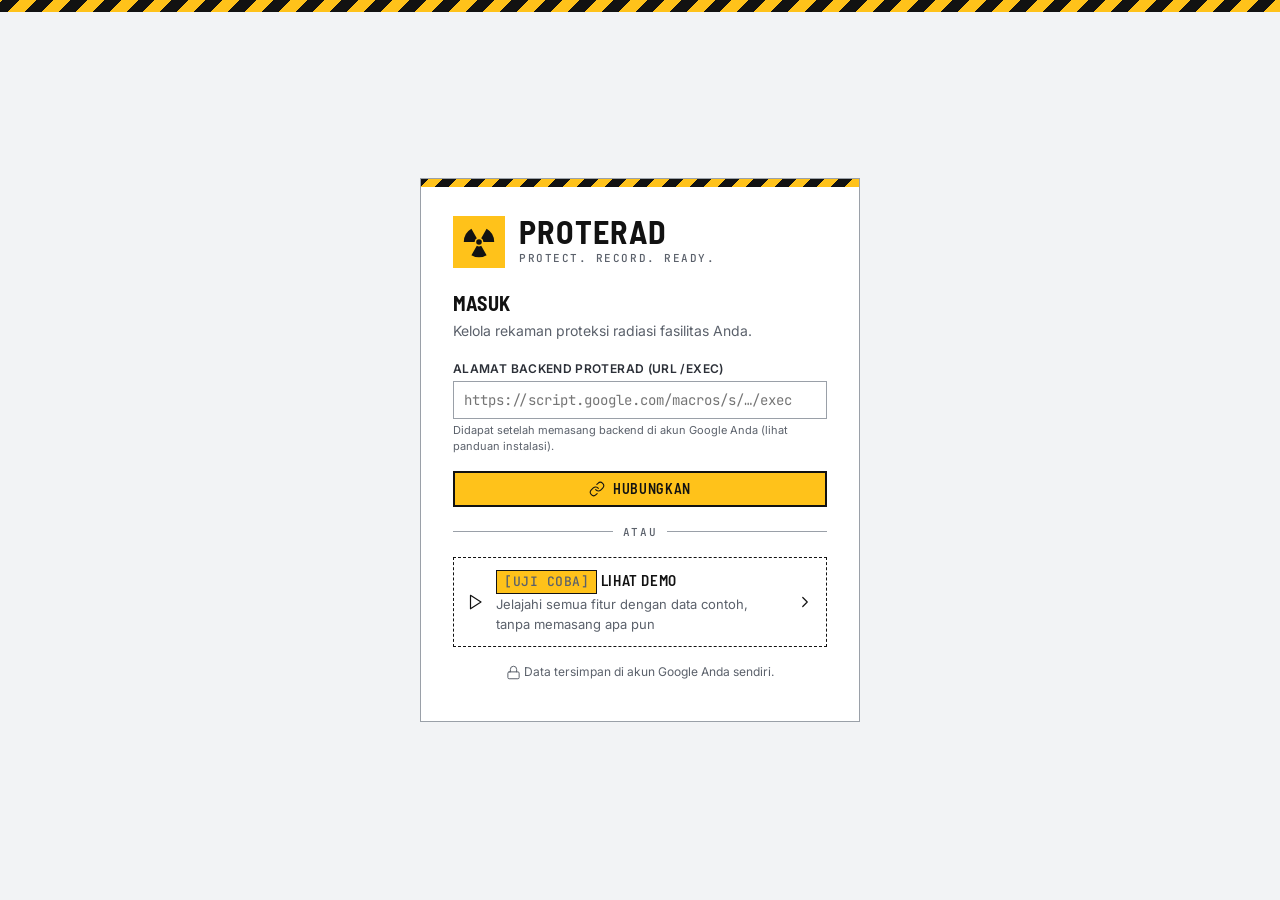
==== index.html @ beb3bd71 "ProteRad: upload pertama + uji coba arsitektur baru" ====
<!doctype html>
<html lang="id">
<head>
  <meta charset="utf-8">
  <meta name="viewport" content="width=device-width, initial-scale=1, viewport-fit=cover">
  <title>ProteRad · Protect. Record. Ready.</title>
  <meta name="description" content="ProteRad — rekaman proteksi radiasi untuk Petugas Proteksi Radiasi rumah sakit: kalender kepatuhan, inventaris, kartu dosis, pembatas dosis, survei paparan, arsip dokumen, siap inspeksi.">
  <meta name="theme-color" content="#121212">
  <meta name="color-scheme" content="light">
  <meta name="apple-mobile-web-app-capable" content="yes">
  <meta name="mobile-web-app-capable" content="yes">
  <meta name="apple-mobile-web-app-status-bar-style" content="black">
  <meta name="apple-mobile-web-app-title" content="ProteRad">
  <link rel="manifest" href="manifest.webmanifest">
  <link rel="icon" href="icons/favicon.svg" type="image/svg+xml">
  <link rel="icon" href="icons/favicon-32.png" sizes="32x32" type="image/png">
  <link rel="apple-touch-icon" href="icons/apple-touch-icon.png">
  <link rel="preconnect" href="https://fonts.googleapis.com">
  <link rel="preconnect" href="https://fonts.gstatic.com" crossorigin>
  <link rel="preconnect" href="https://script.google.com">
  <link rel="stylesheet" href="https://fonts.googleapis.com/css2?family=Barlow+Semi+Condensed:wght@500;600;700&family=Inter:wght@400;500;600;700&family=JetBrains+Mono:wght@400;500;700&display=swap">
  <link rel="stylesheet" href="css/style.css">
</head>
<body>
  <div id="root"><div class="center-wrap"><div class="sk" style="width:200px"></div></div></div>
  <noscript><p style="padding:24px;font-family:sans-serif">ProteRad memerlukan JavaScript. Aktifkan JavaScript di browser Anda.</p></noscript>

  <script src="js/config.js"></script>
  <script src="js/icons.js"></script>
  <script src="js/util.js"></script>
  <script src="js/logic.js"></script>
  <script src="js/api.js"></script>
  <script src="js/demo.js"></script>
  <script src="js/ui.js"></script>
  <script src="js/pages/auth.js"></script>
  <script src="js/pages/dasbor.js"></script>
  <script src="js/pages/kalender.js"></script>
  <script src="js/pages/inventaris.js"></script>
  <script src="js/pages/dosis.js"></script>
  <script src="js/pages/dc.js"></script>
  <script src="js/pages/survei.js"></script>
  <script src="js/pages/arsip.js"></script>
  <script src="js/pages/inspeksi.js"></script>
  <script src="js/pages/pengaturan.js"></script>
  <script src="js/pages/portal.js"></script>
  <script src="js/pages/akses.js"></script>
  <script src="js/pages/cetak.js"></script>
  <script src="js/app.js"></script>
</body>
</html>
---- css/style.css ----
/* ============================================================
   ProteRad — Hazard Blueprint design system
   ============================================================ */
:root{
  --y:#FFC21A; --y-h:#E6A800; --y-t:#FFF4CC;
  --ink:#121212; --ink2:#1F1F1F; --ink-h:#2A2A2A; --side-t:#C9CDD3;
  --ground:#F2F3F5; --surf:#FFFFFF; --sub:#F7F8FA;
  --line:#D6D9DE; --line2:#9AA0A8; --muted:#5B616B; --skel:#E4E6EA;
  --ok:#1F8A4C; --ok-b:#E7F4EC; --warn:#8A5300; --warn-b:#FDF0D5;
  --ana:#B23A0B; --ana-b:#FDE9DE; --crit:#C92A2A; --crit-b:#FCE8E6;
  --fh:'Barlow Semi Condensed',system-ui,sans-serif; --fb:'Inter',system-ui,sans-serif; --fm:'JetBrains Mono',ui-monospace,monospace;
  --side:232px; --side-c:64px; --top:56px;
}
*{box-sizing:border-box}
html,body{margin:0;height:100%}
body{background:var(--ground);color:var(--ink);font:14px/1.45 var(--fb);-webkit-font-smoothing:antialiased;-webkit-tap-highlight-color:transparent}
a{color:var(--ink)} a:hover{color:#000}
button,input,select,textarea{font:inherit;color:inherit}
h1,h2,h3,h4{font-family:var(--fh);margin:0;letter-spacing:.01em;line-height:1.15}
h1{font-size:28px;font-weight:700} h2{font-size:20px;font-weight:700} h3{font-size:16px;font-weight:600}
.mono{font-family:var(--fm)} .muted{color:var(--muted)} .small{font-size:12px} .tiny{font-size:11px}
.num{font-family:var(--fm);font-variant-numeric:tabular-nums;white-space:nowrap}
.eyebrow{font:500 11px/1.3 var(--fm);letter-spacing:.08em;text-transform:uppercase;color:var(--muted)}
.ic{width:18px;height:18px;stroke:currentColor;fill:none;stroke-width:1.6;stroke-linecap:round;stroke-linejoin:round;flex:none;vertical-align:middle}
.ic-s{width:15px;height:15px} .ic-l{width:22px;height:22px}
[hidden]{display:none!important}
.sr{position:absolute;width:1px;height:1px;overflow:hidden;clip:rect(0 0 0 0)}

/* ---------- Shell ---------- */
.app{display:flex;min-height:100vh}
.side{position:fixed;inset:0 auto 0 0;width:var(--side);background:var(--ink);color:var(--side-t);display:flex;flex-direction:column;z-index:30;transition:width .16s ease}
.side-head{height:64px;display:flex;align-items:center;gap:10px;padding:0 12px 0 14px;border-bottom:1px solid #2a2a2a}
.logo{width:34px;height:34px;background:var(--y);display:grid;place-items:center;flex:none}
.logo svg{width:26px;height:26px}
.brand{min-width:0;flex:1}
.brand b{display:block;font:700 18px/1 var(--fh);color:#fff;letter-spacing:.03em}
.brand span{display:block;font:500 8px/1.4 var(--fm);letter-spacing:.02em;color:#8E949C;white-space:nowrap;overflow:hidden;text-overflow:ellipsis;margin-top:3px}
.side-tog{background:none;border:0;color:#8E949C;padding:6px;cursor:pointer;display:grid;place-items:center}
.side-tog:hover{color:#fff}
.nav{flex:1;overflow-y:auto;padding:8px 0}
.nav a{position:relative;display:flex;align-items:center;gap:12px;height:42px;padding:0 16px;color:var(--side-t);text-decoration:none;white-space:nowrap}
.nav a:hover{background:var(--ink-h);color:#fff}
.nav a.on{background:var(--ink2);color:#fff}
.nav a.on::before{content:"";position:absolute;left:0;top:0;bottom:0;width:3px;background:var(--y)}
.nav .lbl{flex:1;overflow:hidden;text-overflow:ellipsis}
.nav .bdg{background:var(--y);color:var(--ink);font:600 11px/1 var(--fm);padding:3px 5px;min-width:18px;text-align:center}
.nav-sep{height:1px;background:#2a2a2a;margin:6px 0}
.side-foot{border-top:1px solid #2a2a2a}
.side-user{display:flex;align-items:center;gap:10px;padding:12px 16px}
.avatar{width:32px;height:32px;background:#2A2A2A;color:var(--y);display:grid;place-items:center;font:700 13px var(--fh);flex:none}
.side-user b{display:block;color:#fff;font-weight:500;font-size:13px;white-space:nowrap;overflow:hidden;text-overflow:ellipsis}
.side-user span{font:500 10px var(--fm);color:var(--y);letter-spacing:.06em}
.side-user>div{min-width:0}
.main{flex:1;margin-left:var(--side);min-width:0;transition:margin .16s ease;display:flex;flex-direction:column}
.collapsed .side{width:var(--side-c)}
.collapsed .main{margin-left:var(--side-c)}
.collapsed .brand,.collapsed .nav .lbl,.collapsed .nav .bdg,.collapsed .side-user>div{display:none}
.collapsed .side-head{padding:0;justify-content:center;flex-direction:column;gap:4px;height:84px}
.collapsed .nav a{justify-content:center;padding:0}
.collapsed .nav a .dot{position:absolute;top:8px;right:14px;width:7px;height:7px;background:var(--y)}
.collapsed .side-user{justify-content:center;padding:12px 0}
.nav a .dot{display:none}
.collapsed .nav a .dot{display:block}
.collapsed .nav a[data-tip]:hover::after{content:attr(data-tip);position:absolute;left:calc(100% + 6px);top:50%;transform:translateY(-50%);background:var(--ink);color:#fff;border:1px solid var(--y);padding:5px 9px;font-size:12px;white-space:nowrap;z-index:50}
.top{position:sticky;top:0;z-index:20;height:var(--top);background:var(--surf);border-bottom:1px solid var(--line);display:flex;align-items:center;gap:12px;padding:0 24px}
.crumb{flex:1;min-width:0;font:500 11px var(--fm);letter-spacing:.08em;text-transform:uppercase;color:var(--muted);white-space:nowrap;overflow:hidden;text-overflow:ellipsis}
.crumb b{color:var(--ink)}
.rs-pill{display:flex;align-items:center;gap:8px;border:1px solid var(--line2);padding:6px 10px;font-size:13px;max-width:320px;white-space:nowrap;overflow:hidden;text-overflow:ellipsis}
.icon-btn{position:relative;width:36px;height:36px;display:grid;place-items:center;border:1px solid var(--line2);background:var(--surf);cursor:pointer;flex:none}
.icon-btn:hover{border-color:var(--ink)}
.icon-btn .pip{position:absolute;top:5px;right:5px;width:7px;height:7px;background:var(--y);outline:1.5px solid var(--ink)}
.page{padding:24px;max-width:1440px;width:100%;margin:0 auto;flex:1}
.page-head{display:flex;flex-wrap:wrap;align-items:flex-end;justify-content:space-between;gap:12px 24px;margin-bottom:18px}
.page-head p{margin:6px 0 0;color:var(--muted);max-width:720px}
.actions{display:flex;flex-wrap:wrap;gap:8px;align-items:center}
.ro-tag{font:600 11px var(--fm);border:1px solid var(--line2);padding:3px 7px;letter-spacing:.05em}
.banner-lic{background:var(--ink);color:#fff;padding:10px 24px;display:flex;flex-wrap:wrap;gap:8px 12px;align-items:center;font-size:13px;border-top:6px solid var(--y)}
@media(max-width:767px){.banner-lic{padding:8px 16px!important;font-size:12px}}
html,body{overflow-x:clip}
.main{min-width:0}
.offline-bar{background:var(--warn-b);color:var(--warn);border-bottom:1px dashed var(--warn);padding:6px 24px;font:500 12px var(--fm);display:flex;gap:8px;align-items:center}

/* Bottom nav (HP) */
.bnav{display:none}
@media (max-width:767px){
  .side{display:none}
  .main,.collapsed .main{margin-left:0;padding-bottom:calc(64px + env(safe-area-inset-bottom))}
  .top{padding:0 12px;background:var(--ink);color:#fff;border-bottom:0;height:52px}
  .top .crumb{display:none}
  .top .m-brand{display:flex!important}
  .top .rs-pill{border-color:#333;color:#ddd;flex:1;max-width:none;font-size:12px}
  .top .icon-btn{background:#1F1F1F;border-color:#333;color:#fff}
  .page{padding:14px}
  h1{font-size:24px}
  .bnav{display:flex;position:fixed;left:0;right:0;bottom:0;height:calc(64px + env(safe-area-inset-bottom));padding-bottom:env(safe-area-inset-bottom);background:var(--surf);border-top:1px solid var(--line);z-index:40}
  .bnav a{flex:1;display:flex;flex-direction:column;align-items:center;justify-content:center;gap:3px;text-decoration:none;color:var(--muted);font:600 10px var(--fm);letter-spacing:.04em;text-transform:uppercase;position:relative}
  .bnav a.on{color:var(--ink)}
  .bnav a.on::before{content:"";position:absolute;top:0;left:20%;right:20%;height:3px;background:var(--y)}
  .bnav .bdg{position:absolute;top:8px;left:calc(50% + 6px);background:var(--y);color:var(--ink);font:700 10px/1 var(--fm);padding:2px 4px}
}
.m-brand{display:none;align-items:center;gap:8px}
.m-brand .logo{width:28px;height:28px}.m-brand .logo svg{width:22px;height:22px}
.m-brand b{font:700 16px var(--fh);letter-spacing:.04em}
@media (min-width:768px) and (max-width:1100px){ .page{padding:18px} }

/* ---------- Components ---------- */
.panel{background:var(--surf);border:1px solid var(--line2)}
.panel-h{display:flex;align-items:center;justify-content:space-between;gap:10px;padding:12px 16px;border-bottom:1px solid var(--line);background:var(--sub);flex-wrap:wrap}
.panel-h h3{display:flex;align-items:center;gap:8px;text-transform:uppercase;letter-spacing:.03em}
.panel-b{padding:16px}
.panel-dark{background:var(--ink);color:#fff;border-color:var(--ink)}
.panel-dark .panel-h{background:var(--ink);border-color:#333}
.grid{display:grid;gap:16px}
.g2{grid-template-columns:repeat(2,minmax(0,1fr))} .g3{grid-template-columns:repeat(3,minmax(0,1fr))} .g4{grid-template-columns:repeat(4,minmax(0,1fr))}
.g-8-4{grid-template-columns:minmax(0,2fr) minmax(0,1fr)} .g-4-8{grid-template-columns:minmax(0,1fr) minmax(0,2fr)} .g-7-5{grid-template-columns:minmax(0,7fr) minmax(0,5fr)} .g-3-9{grid-template-columns:minmax(0,3fr) minmax(0,9fr)}
@media (max-width:1100px){ .g4{grid-template-columns:repeat(2,minmax(0,1fr))} .g-8-4,.g-4-8,.g-7-5,.g-3-9{grid-template-columns:minmax(0,1fr)} }
@media (max-width:767px){ .g2,.g3{grid-template-columns:minmax(0,1fr)} .g4{grid-template-columns:repeat(2,minmax(0,1fr))} }
.stack{display:flex;flex-direction:column;gap:16px}
.row{display:flex;align-items:center;gap:10px;flex-wrap:wrap}
.spread{display:flex;align-items:center;justify-content:space-between;gap:10px;flex-wrap:wrap}
.mt{margin-top:16px}.mt8{margin-top:8px}.mb{margin-bottom:16px}

.tile{background:var(--surf);border:1px solid var(--line2);padding:14px 16px;display:flex;flex-direction:column;gap:8px;min-width:0}
.tile .spread{align-items:flex-start}
.tile .big{font:700 34px/1 var(--fm);letter-spacing:-.02em}
.tile .lbl{font:600 12px var(--fh);text-transform:uppercase;letter-spacing:.06em}
.tile p{margin:0;color:var(--muted);font-size:12px}
.tile.crit{background:var(--crit);color:#fff;border-color:var(--crit)} .tile.crit p{color:#fde}

.btn{display:inline-flex;align-items:center;justify-content:center;gap:8px;height:36px;padding:0 14px;border:2px solid var(--ink);background:var(--surf);color:var(--ink);font:600 14px/1 var(--fh);letter-spacing:.05em;text-transform:uppercase;cursor:pointer;text-decoration:none;white-space:nowrap;border-radius:0}
.btn:hover{background:var(--sub)}
.btn-y{background:var(--y);border-color:var(--ink)} .btn-y:hover{background:var(--y-h)}
.btn-d{background:var(--ink);color:#fff} .btn-d:hover{background:var(--y);color:var(--ink)}
.btn-g{border-color:transparent;background:transparent;text-transform:none;font:500 13px var(--fb);letter-spacing:0;padding:0 8px} .btn-g:hover{text-decoration:underline;background:transparent}
.btn-x{border-color:var(--crit);color:var(--crit)} .btn-x:hover{background:var(--crit-b)}
.btn-s{height:30px;padding:0 10px;font-size:12px}
.btn-b{width:100%}
.btn[disabled]{opacity:.45;cursor:not-allowed}
.btn .ic{width:16px;height:16px}
:focus-visible{outline:2px solid var(--y);outline-offset:1px;box-shadow:0 0 0 3px var(--ink)}

.tag{display:inline-flex;align-items:center;gap:5px;font:500 11px/1.2 var(--fm);letter-spacing:.04em;text-transform:uppercase;padding:3px 7px;border:1px solid var(--line2);background:var(--surf);color:var(--ink);white-space:nowrap}
.tag .ic{width:12px;height:12px}
.t-aman{color:var(--ok);background:var(--ok-b);border:1px solid var(--ok)}
.t-tinjau{color:var(--warn);background:var(--warn-b);border:1px dashed var(--warn)}
.t-analisis{color:var(--ana);background:var(--ana-b);border:3px double var(--ana);padding:1px 6px}
.t-kritis{color:#fff;background:var(--crit);border:1px solid var(--crit)}
.t-ink{color:#fff;background:var(--ink);border-color:var(--ink)}
.t-y{background:var(--y);border-color:var(--ink);color:var(--ink)}
.t-dash{border-style:dashed;color:var(--muted)}
.chip{display:inline-flex;align-items:center;gap:6px;height:32px;padding:0 12px;border:1px solid var(--line2);background:var(--surf);cursor:pointer;font:600 13px var(--fh);letter-spacing:.04em;text-transform:uppercase;white-space:nowrap}
.chip .n{font:500 11px var(--fm);background:var(--sub);padding:1px 5px}
.chip.on{background:var(--ink);color:#fff;border-color:var(--ink)} .chip.on .n{background:var(--y);color:var(--ink)}
.chips{display:flex;gap:6px;flex-wrap:wrap}
.seg{display:inline-flex;border:1px solid var(--line2);background:var(--sub)}
.seg button{border:0;background:transparent;height:32px;padding:0 12px;cursor:pointer;font:600 13px var(--fh);letter-spacing:.05em;text-transform:uppercase}
.seg button.on{background:var(--y)}
.tabs{display:flex;gap:4px;border-bottom:1px solid var(--line);margin-bottom:16px;overflow-x:auto}
.tabs a,.tabs button{display:flex;align-items:center;gap:8px;padding:10px 14px;text-decoration:none;color:var(--muted);font:600 14px var(--fh);letter-spacing:.05em;text-transform:uppercase;border:0;background:none;cursor:pointer;border-bottom:3px solid transparent;white-space:nowrap}
.tabs .on{color:var(--ink);border-bottom-color:var(--y)}
.tabs .n{font:500 11px var(--fm);background:var(--ink);color:#fff;padding:1px 5px}

/* Table */
.tbl-wrap{overflow-x:auto;-webkit-overflow-scrolling:touch}
table.tbl{width:100%;border-collapse:collapse;font-size:13px}
.tbl th{background:var(--sub);border-bottom:2px solid var(--ink);text-align:left;padding:9px 12px;font:600 11px/1.3 var(--fm);letter-spacing:.06em;text-transform:uppercase;color:#3E4450;white-space:nowrap;position:sticky;top:0}
.tbl td{border-bottom:1px solid var(--line);padding:9px 12px;vertical-align:middle}
.tbl tbody tr:hover{background:var(--y-t)}
.tbl tr.sel{background:var(--y-t)}
.tbl .r{text-align:right}
.tbl td .sub{display:block;font-size:11px;color:var(--muted);margin-top:2px}
.tbl tr.warnrow td{background:var(--warn-b)}
.tbl tr.critrow td{background:var(--crit-b)}
.tbl-foot{display:flex;justify-content:space-between;align-items:center;padding:10px 12px;font:500 11px var(--fm);color:var(--muted);letter-spacing:.04em;text-transform:uppercase;flex-wrap:wrap;gap:8px}
.empty{padding:36px 16px;text-align:center;color:var(--muted)}
.empty .hz{width:56px;height:8px;margin:0 auto 12px;background:repeating-linear-gradient(-45deg,var(--y) 0 8px,var(--ink) 8px 16px)}
.bar{height:6px;background:#E4E6EA;position:relative;min-width:60px}
.bar>i{position:absolute;inset:0 auto 0 0;background:var(--ink)}
.bar.b-ok>i{background:var(--ok)}.bar.b-warn>i{background:#C9850F}.bar.b-ana>i{background:var(--ana)}.bar.b-crit>i{background:var(--crit)}
.segbar{display:flex;gap:2px}.segbar i{flex:1;height:8px;background:#E4E6EA}.segbar i.f{background:var(--ink)}.segbar i.y{background:var(--y)}

/* Forms */
.fgrid{display:grid;grid-template-columns:repeat(2,minmax(0,1fr));gap:12px 16px}
.fgrid .full{grid-column:1/-1}
@media (max-width:600px){.fgrid{grid-template-columns:minmax(0,1fr)}}
.f label,.flabel{display:block;font:600 12px var(--fb);color:#2C3038;margin-bottom:5px;text-transform:uppercase;letter-spacing:.03em}
.f .req{color:var(--crit)}
.inp,select.inp,textarea.inp{width:100%;height:38px;border:1.5px solid var(--line2);background:var(--surf);padding:0 10px;border-radius:0;outline:none}
textarea.inp{height:auto;min-height:84px;padding:8px 10px;resize:vertical}
.inp:focus{border-color:var(--ink);box-shadow:0 0 0 2px var(--y)}
.inp.mono{font-family:var(--fm)}
.f .help{font-size:11px;color:var(--muted);margin-top:4px}
.f .err{font-size:12px;color:var(--crit);margin-top:4px}
.f.bad .inp{border-color:var(--crit)}
.chk{display:flex;gap:8px;align-items:flex-start;cursor:pointer;font-size:13px}
.chk input{width:16px;height:16px;accent-color:var(--ink);margin-top:2px;flex:none}
.drop{border:1.5px dashed var(--line2);background:var(--surf);padding:18px;text-align:center;cursor:pointer;color:var(--muted);font-size:13px;display:block}
.drop:hover,.drop.over{border-color:var(--ink);background:var(--y-t);color:var(--ink)}
.drop b{color:var(--ink);text-decoration:underline}
.search{position:relative;flex:1;min-width:200px}
.search .ic{position:absolute;left:10px;top:10px;color:var(--muted)}
.search .inp{padding-left:34px}
.filters{display:flex;gap:8px;flex-wrap:wrap;align-items:center;padding:12px;background:var(--surf);border:1px solid var(--line2);margin-bottom:16px}
.filters select.inp{width:auto;min-width:150px}
.switch{position:relative;width:44px;height:24px;flex:none}
.switch input{opacity:0;width:0;height:0}
.switch span{position:absolute;inset:0;background:#D6D9DE;border:2px solid var(--ink);cursor:pointer}
.switch span::after{content:"";position:absolute;width:14px;height:14px;left:3px;top:3px;background:var(--ink);transition:left .12s}
.switch input:checked+span{background:var(--y)}
.switch input:checked+span::after{left:23px}
.kv{display:grid;grid-template-columns:auto 1fr;gap:6px 14px;font-size:13px}
.kv dt{color:var(--muted)} .kv dd{margin:0;text-align:right;font-weight:500}
.kv2{display:grid;grid-template-columns:repeat(2,minmax(0,1fr));border:1px solid var(--line)}
.kv2>div{padding:9px 12px;border-bottom:1px solid var(--line);border-right:1px solid var(--line)}
.kv2 small{display:block;font:500 10px var(--fm);letter-spacing:.06em;text-transform:uppercase;color:var(--muted);margin-bottom:3px}

/* Banners */
.ban{display:flex;gap:12px;align-items:flex-start;padding:12px 16px;border:1px solid var(--line2);background:var(--surf);margin-bottom:16px}
.ban p{margin:2px 0 0;font-size:13px}
.ban b{font-family:var(--fh);text-transform:uppercase;letter-spacing:.04em;font-size:15px}
.ban-crit{border:1px solid var(--crit);background:var(--crit-b);color:#7d1616;border-top:6px solid transparent;border-image:repeating-linear-gradient(-45deg,var(--y) 0 10px,var(--ink) 10px 20px) 6 0 0 0}
.ban-warn{border:1px dashed var(--warn);background:var(--warn-b);color:var(--warn)}
.ban-info{border:1px solid var(--ink);background:var(--surf)}
.ban .grow{flex:1}

/* Toast */
.toasts{position:fixed;right:16px;bottom:16px;display:flex;flex-direction:column;gap:8px;z-index:100;max-width:min(380px,calc(100vw - 32px))}
@media(max-width:767px){.toasts{bottom:80px;left:16px;right:16px;max-width:none}}
.toast{background:var(--surf);border:1px solid var(--ink);border-top:4px solid var(--ink);padding:10px 14px;display:flex;gap:10px;align-items:center;font-size:13px;animation:tin .15s ease}
.toast.ok{border-top-color:var(--ok)} .toast.err{border-top-color:var(--crit)} .toast.warn{border-top-color:#C9850F}
.toast .btn{height:28px;font-size:12px;margin-left:auto}
@keyframes tin{from{transform:translateY(8px);opacity:0}}

/* Modal */
.modal-bg{position:fixed;inset:0;background:rgba(18,18,18,.45);z-index:90;display:flex;align-items:flex-start;justify-content:center;padding:40px 16px;overflow-y:auto}
.modal{background:var(--surf);border:2px solid var(--ink);width:100%;max-width:640px;animation:tin .12s ease}
.modal.wide{max-width:980px}
.modal-h{display:flex;align-items:center;justify-content:space-between;gap:10px;padding:14px 18px;background:var(--ink);color:#fff;border-bottom:4px solid var(--y)}
.modal-h h2{font-size:18px;text-transform:uppercase;letter-spacing:.04em}
.modal-h button{background:none;border:0;color:#fff;cursor:pointer;padding:4px}
.modal-b{padding:18px}
.modal-f{display:flex;justify-content:flex-end;gap:8px;padding:12px 18px;border-top:1px solid var(--line);background:var(--sub);flex-wrap:wrap}
@media(max-width:767px){.modal-bg{padding:0;align-items:flex-end}.modal{max-height:92vh;overflow-y:auto;border-width:2px 0 0}}

/* Skeleton */
.sk{background:var(--skel);height:14px;margin:6px 0}
.sk.t{height:120px}

/* Calendar */
.cal{display:grid;grid-template-columns:repeat(7,minmax(0,1fr));border-left:1px solid var(--line);border-top:1px solid var(--line)}
.cal .dh{background:var(--sub);text-align:center;font:600 11px var(--fm);letter-spacing:.1em;padding:8px 0;border-right:1px solid var(--line);border-bottom:1px solid var(--line)}
.cal .d{min-height:104px;border-right:1px solid var(--line);border-bottom:1px solid var(--line);padding:6px;background:var(--surf);cursor:pointer;display:flex;flex-direction:column;gap:3px;min-width:0}
.cal .d.out{background:var(--sub);color:#A9AEB5}
.cal .d.today{outline:2px solid var(--ink);outline-offset:-2px}
.cal .d.sel{background:var(--y-t)}
.cal .d .dn{font:500 12px var(--fm)}
.cal .ev{font:500 10.5px/1.2 var(--fm);padding:2px 4px;border:1px solid var(--line2);white-space:nowrap;overflow:hidden;text-overflow:ellipsis;background:var(--surf)}
.cal .ev.k{background:var(--crit);color:#fff;border-color:var(--crit)} .cal .ev.w{background:var(--warn-b);color:var(--warn);border:1px dashed var(--warn)} .cal .ev.done{text-decoration:line-through;color:var(--muted)}
@media(max-width:767px){.cal .d{min-height:56px;padding:3px}.cal .ev{font-size:0;height:6px;padding:0}}

/* Checklist accordion */
.acc{border:1px solid var(--line2);background:var(--surf);margin-bottom:10px}
.acc>summary{list-style:none;cursor:pointer;display:flex;align-items:center;gap:12px;padding:12px 16px;flex-wrap:wrap}
.acc>summary::-webkit-details-marker{display:none}
.acc>summary h3{flex:1;min-width:200px;text-transform:uppercase}
.acc[open]>summary{border-bottom:1px solid var(--line);background:var(--sub)}
.pct{font:700 15px var(--fm)}

/* Plan (denah) */
.plan{position:relative;width:100%;background:#fff;border:1px solid var(--line2);overflow:hidden;background-image:linear-gradient(#EEF0F3 1px,transparent 1px),linear-gradient(90deg,#EEF0F3 1px,transparent 1px);background-size:20px 20px;user-select:none;touch-action:manipulation}
.plan img{display:block;width:100%;height:auto;opacity:.95;pointer-events:none}
.plan.blank{aspect-ratio:16/10}
.plan canvas{position:absolute;inset:0;width:100%;height:100%;pointer-events:none;mix-blend-mode:multiply}
.plan .pt{position:absolute;width:30px;height:30px;border-radius:50%;transform:translate(-50%,-50%);border:2px solid #fff;outline:1px solid var(--ink);color:#fff;font:700 10px var(--fm);display:grid;place-items:center;cursor:pointer;z-index:3;padding:0}
.plan .pt .v{position:absolute;top:calc(100% + 4px);left:50%;transform:translateX(-50%);background:#fff;color:var(--ink);border:1px solid var(--line2);padding:1px 5px;font:600 10px var(--fm);white-space:nowrap}
.plan .pt.sel{outline:3px solid var(--y);outline-offset:1px}
.plan .pt.k::after{content:"";position:absolute;inset:-7px;border-radius:50%;border:3px solid var(--crit);animation:pulse 1.6s ease-out infinite}
.plan .src{position:absolute;width:26px;height:26px;transform:translate(-50%,-50%);background:var(--y);border:2px solid var(--ink);display:grid;place-items:center;z-index:2}
.plan .src svg{width:18px;height:18px}
.plan .ring{position:absolute;width:70%;aspect-ratio:1;border-radius:50%;border:1.5px solid var(--y-h);transform:translate(-50%,-50%) scale(.05);animation:wave 3s ease-out infinite;pointer-events:none;z-index:1}
.plan.adding{cursor:crosshair}
@keyframes pulse{0%{transform:scale(.8);opacity:.9}100%{transform:scale(1.8);opacity:0}}
@keyframes wave{0%{transform:translate(-50%,-50%) scale(.05);opacity:1}100%{transform:translate(-50%,-50%) scale(1);opacity:0}}
@media (prefers-reduced-motion:reduce){.plan .ring,.plan .pt.k::after{animation:none}}
.legend{display:flex;flex-wrap:wrap;gap:6px 16px;font-size:12px;color:#3E4450;margin-top:8px}
.legend i{display:inline-block;width:10px;height:10px;margin-right:5px;vertical-align:-1px}

/* Score */
.score{font:700 72px/1 var(--fh);letter-spacing:-.02em}
.hazard{height:8px;background:repeating-linear-gradient(-45deg,var(--y) 0 10px,var(--ink) 10px 20px)}
.list-row{display:flex;align-items:center;gap:12px;padding:10px 0;border-bottom:1px solid var(--line)}
.list-row:last-child{border-bottom:0}
.list-row .grow{flex:1;min-width:0}
.list-row .grow b{display:block;font-weight:500;white-space:nowrap;overflow:hidden;text-overflow:ellipsis}
.list-row .grow span{font-size:12px;color:var(--muted)}
.impact{font:700 11px var(--fm);background:var(--y);padding:3px 6px}
.steps{display:flex;gap:0;flex-wrap:wrap;border:1px solid var(--line2);background:var(--surf);margin-bottom:16px}
.steps>div{flex:1;min-width:140px;display:flex;gap:10px;align-items:center;padding:10px 14px;border-right:1px solid var(--line)}
.steps .n{width:28px;height:28px;display:grid;place-items:center;border:1px solid var(--line2);font:700 13px var(--fm);flex:none}
.steps .on .n{background:var(--y);border-color:var(--ink)} .steps .done .n{background:var(--ink);color:#fff;border-color:var(--ink)}
.steps small{display:block;font:500 10px var(--fm);color:var(--muted);letter-spacing:.06em}
.steps b{font:600 14px var(--fh);text-transform:uppercase;letter-spacing:.04em}

/* Chart */
.chart{width:100%;height:auto;display:block}
.chart text{font-family:var(--fm);font-size:10px;fill:var(--muted)}

/* Login / centered */
.center-wrap{min-height:100vh;display:flex;flex-direction:column;align-items:center;justify-content:center;padding:24px 16px;background:var(--ground)}
.center-wrap::before{content:"";position:fixed;top:0;left:0;right:0;height:12px;background:repeating-linear-gradient(-45deg,var(--y) 0 12px,var(--ink) 12px 24px)}
.auth-card{width:100%;max-width:440px;background:var(--surf);border:1px solid var(--line2);position:relative}
.auth-card .hazard{position:absolute;top:0;left:0;right:0}
.auth-card .in{padding:36px 32px 28px}
@media(max-width:480px){.auth-card .in{padding:28px 20px 22px}}
.auth-brand{display:flex;gap:14px;align-items:center;margin-bottom:24px}
.auth-brand .logo{width:52px;height:52px}.auth-brand .logo svg{width:40px;height:40px}
.auth-brand b{display:block;font:700 32px/1 var(--fh);letter-spacing:.04em}
.auth-brand span{font:500 11px var(--fm);letter-spacing:.14em;color:var(--muted)}
.divider{display:flex;align-items:center;gap:10px;margin:18px 0;font:500 11px var(--fm);letter-spacing:.14em;color:var(--muted)}
.divider::before,.divider::after{content:"";flex:1;height:1px;background:var(--line2)}
.rowbtn{display:flex;align-items:center;gap:12px;width:100%;padding:12px;border:1.5px solid var(--ink);background:var(--surf);cursor:pointer;text-align:left;text-decoration:none;color:var(--ink)}
.rowbtn:hover{background:var(--sub)}
.rowbtn b{display:block;font:600 15px var(--fh);text-transform:uppercase;letter-spacing:.04em}
.rowbtn span{font-size:13px;color:var(--muted)}
.gbtn{display:flex;justify-content:center;min-height:44px}
.pin-boxes{display:grid;grid-template-columns:repeat(6,1fr);gap:8px;margin:18px 0}
.pin-boxes i{height:52px;border:1.5px solid var(--line2);display:grid;place-items:center;font-style:normal;font:700 22px var(--fm)}
.pin-boxes i.on{border:2px solid var(--ink)}
.keypad{display:grid;grid-template-columns:repeat(3,1fr);gap:8px}
.keypad button{height:60px;border:1px solid var(--line2);background:var(--surf);font:500 24px var(--fm);cursor:pointer}
.keypad button:active{background:var(--y)}
.keypad button.sub{background:var(--sub);font-size:14px}

/* Portal (mobile-first) */
.portal{max-width:520px;margin:0 auto;padding:14px 14px calc(84px + env(safe-area-inset-bottom))}
.portal .card{background:var(--surf);border:1px solid var(--line2);padding:16px;margin-bottom:12px}
.statement{font:700 24px/1.15 var(--fh)}
.ptop{background:var(--ink);color:#fff;height:52px;display:flex;align-items:center;gap:10px;padding:0 14px;position:sticky;top:0;z-index:20}
.ptop .grow{flex:1}

/* Door page */
.door{max-width:480px;margin:0 auto;padding:24px 16px;min-height:100vh}
.door .status{padding:28px 20px;text-align:center;margin:20px 0;border:2px solid}
.door .status b{display:block;font:700 40px/1 var(--fh);text-transform:uppercase;letter-spacing:.04em;margin-top:8px}

/* Print */
.print-only{display:none}
@media print{
  @page{size:A4;margin:14mm 12mm}
  body{background:#fff}
  .side,.top,.bnav,.toasts,.no-print,.banner-lic,.offline-bar{display:none!important}
  .main{margin:0!important;padding:0!important}
  .page{padding:0;max-width:none}
  .print-only{display:block}
  .panel,.tile{break-inside:avoid}
  .pbreak{break-before:page}
  .tbl th{position:static}
  a{text-decoration:none}
}
.doc-sheet{background:#fff;border:1px solid var(--line2);padding:32px 36px;max-width:900px;margin:0 auto}
.doc-sheet h1{text-align:center;font-size:22px;text-transform:uppercase}
.doc-sheet .center{text-align:center}
.doc-sheet table.tbl th{background:#F2F3F5}
.sigs{display:grid;grid-template-columns:1fr 1fr;gap:24px;margin-top:36px}
.sigs>div{min-height:120px;display:flex;flex-direction:column;justify-content:space-between}
@media print{.doc-sheet{border:0;padding:0;max-width:none}}


/* Tampilan cetak */
.print-wrap{max-width:960px;margin:0 auto;padding:16px 16px 48px}
.ptool{position:sticky;top:0;z-index:5;display:flex;gap:10px;align-items:center;flex-wrap:wrap;background:var(--ink);color:#fff;padding:10px 14px;margin:0 -16px 16px}
.ptool .muted{color:#C9CDD3!important}
.phdr{display:flex;justify-content:space-between;gap:16px;align-items:flex-start;border-bottom:2px solid var(--ink);padding-bottom:10px;margin-bottom:16px}
.phdr b{display:block;font:700 14px var(--fh);text-transform:uppercase;letter-spacing:.03em}
.phdr span{display:block;font-size:11px;color:var(--muted)}
.phdr .r{text-align:right}
.qr-a4{text-align:center;overflow:hidden}
.qr-a4 .qrbox svg{width:100%;height:100%}
@media print{*{-webkit-print-color-adjust:exact;print-color-adjust:exact}.doc-sheet .hazard{margin:0 0 16px!important}.qr-a4 .hazard:last-child{margin:24px 0 0!important}.print-wrap{padding:0;max-width:none}.doc-sheet.mt{margin-top:0}.cover .hazard,.qr-a4 .hazard{-webkit-print-color-adjust:exact;print-color-adjust:exact}.pt,.tag,.src{-webkit-print-color-adjust:exact;print-color-adjust:exact}}

/* Utilities */
.hide-m{} @media(max-width:767px){.hide-m{display:none!important}}
.show-m{display:none} @media(max-width:767px){.show-m{display:initial}}
.trunc{white-space:nowrap;overflow:hidden;text-overflow:ellipsis}
.link{background:none;border:0;padding:0;color:var(--ink);text-decoration:underline;cursor:pointer;font:inherit}
.dotc{display:inline-block;width:10px;height:10px;border-radius:50%;margin-right:6px;vertical-align:-1px}
.qrbox{display:grid;place-items:center;background:#fff;padding:12px;border:1px solid var(--line2)}
.qrbox img,.qrbox svg,.qrbox canvas{width:220px;height:220px;image-rendering:pixelated}
.install-hint{font-size:12px;color:var(--muted)}
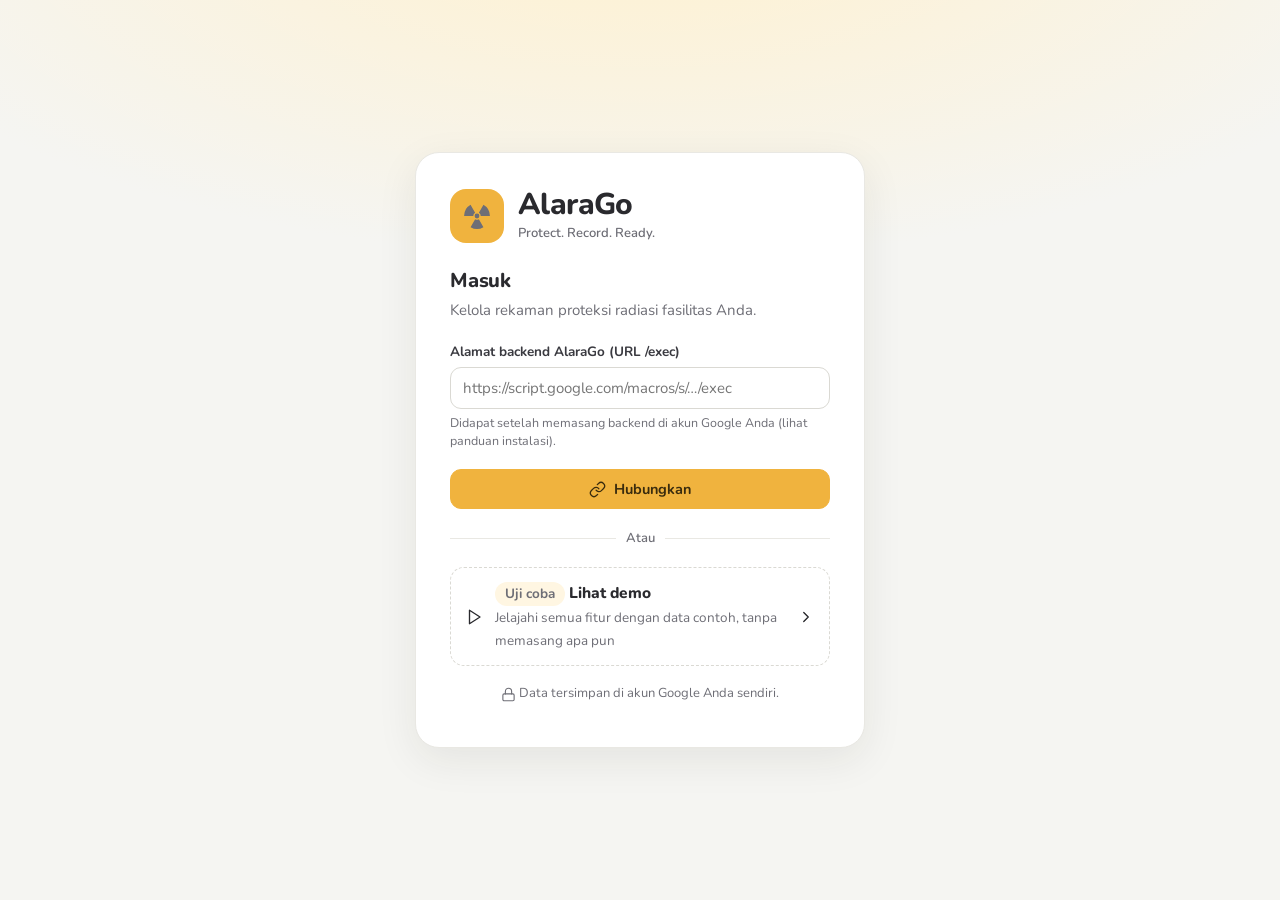
==== commit 22f325c3: "AlaraGo: nama baru + tema Madu" ====
--- a/index.html
+++ b/index.html
@@ -3,14 +3,14 @@
 <head>
   <meta charset="utf-8">
   <meta name="viewport" content="width=device-width, initial-scale=1, viewport-fit=cover">
-  <title>ProteRad · Protect. Record. Ready.</title>
-  <meta name="description" content="ProteRad — rekaman proteksi radiasi untuk Petugas Proteksi Radiasi rumah sakit: kalender kepatuhan, inventaris, kartu dosis, pembatas dosis, survei paparan, arsip dokumen, siap inspeksi.">
-  <meta name="theme-color" content="#121212">
+  <title>AlaraGo · Protect. Record. Ready.</title>
+  <meta name="description" content="AlaraGo — rekaman proteksi radiasi untuk Petugas Proteksi Radiasi rumah sakit: kalender kepatuhan, inventaris, kartu dosis, pembatas dosis, survei paparan, arsip dokumen, siap inspeksi.">
+  <meta name="theme-color" content="#F5F5F2">
   <meta name="color-scheme" content="light">
   <meta name="apple-mobile-web-app-capable" content="yes">
   <meta name="mobile-web-app-capable" content="yes">
-  <meta name="apple-mobile-web-app-status-bar-style" content="black">
-  <meta name="apple-mobile-web-app-title" content="ProteRad">
+  <meta name="apple-mobile-web-app-status-bar-style" content="default">
+  <meta name="apple-mobile-web-app-title" content="AlaraGo">
   <link rel="manifest" href="manifest.webmanifest">
   <link rel="icon" href="icons/favicon.svg" type="image/svg+xml">
   <link rel="icon" href="icons/favicon-32.png" sizes="32x32" type="image/png">
@@ -18,12 +18,12 @@
   <link rel="preconnect" href="https://fonts.googleapis.com">
   <link rel="preconnect" href="https://fonts.gstatic.com" crossorigin>
   <link rel="preconnect" href="https://script.google.com">
-  <link rel="stylesheet" href="https://fonts.googleapis.com/css2?family=Barlow+Semi+Condensed:wght@500;600;700&family=Inter:wght@400;500;600;700&family=JetBrains+Mono:wght@400;500;700&display=swap">
+  <link rel="stylesheet" href="https://fonts.googleapis.com/css2?family=Nunito:wght@400;500;600;700;800&display=swap">
   <link rel="stylesheet" href="css/style.css">
 </head>
 <body>
   <div id="root"><div class="center-wrap"><div class="sk" style="width:200px"></div></div></div>
-  <noscript><p style="padding:24px;font-family:sans-serif">ProteRad memerlukan JavaScript. Aktifkan JavaScript di browser Anda.</p></noscript>
+  <noscript><p style="padding:24px;font-family:sans-serif">AlaraGo memerlukan JavaScript. Aktifkan JavaScript di browser Anda.</p></noscript>
 
   <script src="js/config.js"></script>
   <script src="js/icons.js"></script>
--- a/css/style.css
+++ b/css/style.css
@@ -1,347 +1,359 @@
 /* ============================================================
-   ProteRad — Hazard Blueprint design system
+   AlaraGo — sistem desain "Madu Lembut"
+   Latar terang, kuning madu sebagai warna utama, huruf Nunito,
+   sudut membulat berjenjang (kartu 18 · kontrol 11 · label penuh).
    ============================================================ */
 :root{
-  --y:#FFC21A; --y-h:#E6A800; --y-t:#FFF4CC;
-  --ink:#121212; --ink2:#1F1F1F; --ink-h:#2A2A2A; --side-t:#C9CDD3;
-  --ground:#F2F3F5; --surf:#FFFFFF; --sub:#F7F8FA;
-  --line:#D6D9DE; --line2:#9AA0A8; --muted:#5B616B; --skel:#E4E6EA;
-  --ok:#1F8A4C; --ok-b:#E7F4EC; --warn:#8A5300; --warn-b:#FDF0D5;
-  --ana:#B23A0B; --ana-b:#FDE9DE; --crit:#C92A2A; --crit-b:#FCE8E6;
-  --fh:'Barlow Semi Condensed',system-ui,sans-serif; --fb:'Inter',system-ui,sans-serif; --fm:'JetBrains Mono',ui-monospace,monospace;
-  --side:232px; --side-c:64px; --top:56px;
+  --y:#F0B33E; --y-h:#E3A12A; --y-t:#FFF6E2; --y-ink:#3A2C0E; --y-deep:#9A6A0E;
+  --ink:#2A2A2E; --ink2:#3A3A40; --ink-h:#F3F2EE; --side-t:#5E5E66;
+  --ground:#F5F5F2; --surf:#FFFFFF; --sub:#FAFAF8;
+  --line:#E9E8E3; --line2:#DAD9D3; --muted:#6E6E76; --skel:#ECEBE6;
+  --ok:#2E8B57; --ok-b:#E5F3EA; --warn:#A86E12; --warn-b:#FBF0D9;
+  --ana:#BD5427; --ana-b:#FBE8DF; --crit:#C23B3B; --crit-b:#FBE4E4;
+  --fh:'Nunito',system-ui,-apple-system,'Segoe UI',sans-serif; --fb:var(--fh); --fm:var(--fh);
+  --r-l:18px; --r:12px; --r-s:10px;
+  --shadow:0 1px 2px rgba(40,36,20,.04),0 4px 16px rgba(40,36,20,.05);
+  --side:252px; --side-c:76px; --top:64px;
 }
 *{box-sizing:border-box}
 html,body{margin:0;height:100%}
-body{background:var(--ground);color:var(--ink);font:14px/1.45 var(--fb);-webkit-font-smoothing:antialiased;-webkit-tap-highlight-color:transparent}
-a{color:var(--ink)} a:hover{color:#000}
+body{background:var(--ground);color:var(--ink);font:400 15px/1.5 var(--fb);font-variant-numeric:tabular-nums;-webkit-font-smoothing:antialiased;-webkit-tap-highlight-color:transparent}
+a{color:var(--ink)} a:hover{color:var(--y-deep)}
 button,input,select,textarea{font:inherit;color:inherit}
-h1,h2,h3,h4{font-family:var(--fh);margin:0;letter-spacing:.01em;line-height:1.15}
-h1{font-size:28px;font-weight:700} h2{font-size:20px;font-weight:700} h3{font-size:16px;font-weight:600}
-.mono{font-family:var(--fm)} .muted{color:var(--muted)} .small{font-size:12px} .tiny{font-size:11px}
-.num{font-family:var(--fm);font-variant-numeric:tabular-nums;white-space:nowrap}
-.eyebrow{font:500 11px/1.3 var(--fm);letter-spacing:.08em;text-transform:uppercase;color:var(--muted)}
-.ic{width:18px;height:18px;stroke:currentColor;fill:none;stroke-width:1.6;stroke-linecap:round;stroke-linejoin:round;flex:none;vertical-align:middle}
+h1,h2,h3,h4{font-family:var(--fh);margin:0;letter-spacing:-.01em;line-height:1.2}
+h1{font-size:26px;font-weight:800} h2{font-size:20px;font-weight:800} h3{font-size:16px;font-weight:700}
+.mono{font-family:var(--fh);font-variant-numeric:tabular-nums} .muted{color:var(--muted)} .small{font-size:13px} .tiny{font-size:12px}
+.num{font-variant-numeric:tabular-nums;white-space:nowrap;font-weight:600}
+.eyebrow{font:600 13px/1.3 var(--fh);color:var(--muted)}
+.eyebrow a{color:var(--muted)}
+.ic{width:18px;height:18px;stroke:currentColor;fill:none;stroke-width:1.8;stroke-linecap:round;stroke-linejoin:round;flex:none;vertical-align:middle}
 .ic-s{width:15px;height:15px} .ic-l{width:22px;height:22px}
 [hidden]{display:none!important}
 .sr{position:absolute;width:1px;height:1px;overflow:hidden;clip:rect(0 0 0 0)}
+html,body{overflow-x:clip}
 
 /* ---------- Shell ---------- */
 .app{display:flex;min-height:100vh}
-.side{position:fixed;inset:0 auto 0 0;width:var(--side);background:var(--ink);color:var(--side-t);display:flex;flex-direction:column;z-index:30;transition:width .16s ease}
-.side-head{height:64px;display:flex;align-items:center;gap:10px;padding:0 12px 0 14px;border-bottom:1px solid #2a2a2a}
-.logo{width:34px;height:34px;background:var(--y);display:grid;place-items:center;flex:none}
-.logo svg{width:26px;height:26px}
+.side{position:fixed;inset:0 auto 0 0;width:var(--side);background:var(--surf);border-right:1px solid var(--line);color:var(--side-t);display:flex;flex-direction:column;z-index:30;transition:width .18s ease}
+.side-head{height:76px;display:flex;align-items:center;gap:10px;padding:0 14px 0 18px}
+.logo{width:38px;height:38px;border-radius:12px;background:var(--y);color:var(--y-ink);display:grid;place-items:center;flex:none}
+.logo svg{width:24px;height:24px}
 .brand{min-width:0;flex:1}
-.brand b{display:block;font:700 18px/1 var(--fh);color:#fff;letter-spacing:.03em}
-.brand span{display:block;font:500 8px/1.4 var(--fm);letter-spacing:.02em;color:#8E949C;white-space:nowrap;overflow:hidden;text-overflow:ellipsis;margin-top:3px}
-.side-tog{background:none;border:0;color:#8E949C;padding:6px;cursor:pointer;display:grid;place-items:center}
-.side-tog:hover{color:#fff}
-.nav{flex:1;overflow-y:auto;padding:8px 0}
-.nav a{position:relative;display:flex;align-items:center;gap:12px;height:42px;padding:0 16px;color:var(--side-t);text-decoration:none;white-space:nowrap}
-.nav a:hover{background:var(--ink-h);color:#fff}
-.nav a.on{background:var(--ink2);color:#fff}
-.nav a.on::before{content:"";position:absolute;left:0;top:0;bottom:0;width:3px;background:var(--y)}
+.brand b{display:block;font:800 19px/1.1 var(--fh);color:var(--ink);letter-spacing:-.01em}
+.brand span{display:block;font:500 11.5px/1.3 var(--fh);color:var(--muted);white-space:nowrap;overflow:hidden;text-overflow:ellipsis;margin-top:2px}
+.side-tog{width:32px;height:32px;border-radius:10px;border:1px solid var(--line);background:var(--surf);color:var(--muted);cursor:pointer;display:grid;place-items:center;flex:none}
+.side-tog:hover{color:var(--ink);border-color:var(--line2)}
+.nav{flex:1;overflow-y:auto;padding:6px 12px}
+.nav a{position:relative;display:flex;align-items:center;gap:12px;height:44px;padding:0 12px;margin-bottom:2px;border-radius:12px;color:var(--side-t);font-weight:600;font-size:14.5px;text-decoration:none;white-space:nowrap}
+.nav a:hover{background:var(--ink-h);color:var(--ink)}
+.nav a.on{background:var(--y);color:var(--y-ink);font-weight:700}
 .nav .lbl{flex:1;overflow:hidden;text-overflow:ellipsis}
-.nav .bdg{background:var(--y);color:var(--ink);font:600 11px/1 var(--fm);padding:3px 5px;min-width:18px;text-align:center}
-.nav-sep{height:1px;background:#2a2a2a;margin:6px 0}
-.side-foot{border-top:1px solid #2a2a2a}
-.side-user{display:flex;align-items:center;gap:10px;padding:12px 16px}
-.avatar{width:32px;height:32px;background:#2A2A2A;color:var(--y);display:grid;place-items:center;font:700 13px var(--fh);flex:none}
-.side-user b{display:block;color:#fff;font-weight:500;font-size:13px;white-space:nowrap;overflow:hidden;text-overflow:ellipsis}
-.side-user span{font:500 10px var(--fm);color:var(--y);letter-spacing:.06em}
+.nav .bdg{background:var(--crit-b);color:var(--crit);font:700 12px/1 var(--fh);padding:4px 8px;border-radius:999px;min-width:22px;text-align:center}
+.nav a.on .bdg{background:rgba(255,255,255,.65)}
+.nav-sep{height:1px;background:var(--line);margin:8px 12px}
+.side-foot{padding:12px}
+.side-user{display:flex;align-items:center;gap:10px;padding:10px;border:1px solid var(--line);border-radius:14px;background:var(--sub)}
+.avatar{width:36px;height:36px;border-radius:50%;background:var(--y-t);color:var(--y-deep);display:grid;place-items:center;font:800 13px var(--fh);flex:none}
+.side-user b{display:block;color:var(--ink);font-weight:700;font-size:14px;white-space:nowrap;overflow:hidden;text-overflow:ellipsis}
+.side-user span{font:500 12px var(--fh);color:var(--muted)}
 .side-user>div{min-width:0}
-.main{flex:1;margin-left:var(--side);min-width:0;transition:margin .16s ease;display:flex;flex-direction:column}
+.side-foot .btn-g{margin-top:6px}
+.main{flex:1;margin-left:var(--side);min-width:0;transition:margin .18s ease;display:flex;flex-direction:column}
 .collapsed .side{width:var(--side-c)}
 .collapsed .main{margin-left:var(--side-c)}
 .collapsed .brand,.collapsed .nav .lbl,.collapsed .nav .bdg,.collapsed .side-user>div{display:none}
-.collapsed .side-head{padding:0;justify-content:center;flex-direction:column;gap:4px;height:84px}
+.collapsed .side-head{padding:12px 0;justify-content:center;flex-direction:column;gap:8px;height:auto}
 .collapsed .nav a{justify-content:center;padding:0}
-.collapsed .nav a .dot{position:absolute;top:8px;right:14px;width:7px;height:7px;background:var(--y)}
-.collapsed .side-user{justify-content:center;padding:12px 0}
+.collapsed .side-user{justify-content:center;padding:8px 0;border:0;background:none}
 .nav a .dot{display:none}
-.collapsed .nav a .dot{display:block}
-.collapsed .nav a[data-tip]:hover::after{content:attr(data-tip);position:absolute;left:calc(100% + 6px);top:50%;transform:translateY(-50%);background:var(--ink);color:#fff;border:1px solid var(--y);padding:5px 9px;font-size:12px;white-space:nowrap;z-index:50}
-.top{position:sticky;top:0;z-index:20;height:var(--top);background:var(--surf);border-bottom:1px solid var(--line);display:flex;align-items:center;gap:12px;padding:0 24px}
-.crumb{flex:1;min-width:0;font:500 11px var(--fm);letter-spacing:.08em;text-transform:uppercase;color:var(--muted);white-space:nowrap;overflow:hidden;text-overflow:ellipsis}
-.crumb b{color:var(--ink)}
-.rs-pill{display:flex;align-items:center;gap:8px;border:1px solid var(--line2);padding:6px 10px;font-size:13px;max-width:320px;white-space:nowrap;overflow:hidden;text-overflow:ellipsis}
-.icon-btn{position:relative;width:36px;height:36px;display:grid;place-items:center;border:1px solid var(--line2);background:var(--surf);cursor:pointer;flex:none}
-.icon-btn:hover{border-color:var(--ink)}
-.icon-btn .pip{position:absolute;top:5px;right:5px;width:7px;height:7px;background:var(--y);outline:1.5px solid var(--ink)}
-.page{padding:24px;max-width:1440px;width:100%;margin:0 auto;flex:1}
-.page-head{display:flex;flex-wrap:wrap;align-items:flex-end;justify-content:space-between;gap:12px 24px;margin-bottom:18px}
+.collapsed .nav a .dot{display:block;position:absolute;top:9px;right:12px;width:8px;height:8px;border-radius:50%;background:var(--crit);border:2px solid var(--surf)}
+.collapsed .nav a[data-tip]:hover::after{content:attr(data-tip);position:absolute;left:calc(100% + 10px);top:50%;transform:translateY(-50%);background:var(--ink);color:#fff;border-radius:8px;padding:6px 10px;font:600 13px var(--fh);white-space:nowrap;z-index:50;box-shadow:var(--shadow)}
+.top{position:sticky;top:0;z-index:20;height:var(--top);background:rgba(245,245,242,.88);backdrop-filter:saturate(1.4) blur(8px);display:flex;align-items:center;gap:12px;padding:0 28px}
+.crumb{flex:1;min-width:0;font:600 13.5px var(--fh);color:var(--muted);white-space:nowrap;overflow:hidden;text-overflow:ellipsis}
+.crumb b{color:var(--ink);font-weight:700}
+.rs-pill{display:flex;align-items:center;gap:8px;border:1px solid var(--line);background:var(--surf);border-radius:999px;padding:7px 14px;font-weight:600;font-size:14px;max-width:340px;white-space:nowrap;overflow:hidden;text-overflow:ellipsis}
+.icon-btn{position:relative;width:40px;height:40px;border-radius:12px;display:grid;place-items:center;border:1px solid var(--line);background:var(--surf);cursor:pointer;flex:none;color:var(--ink)}
+.icon-btn:hover{border-color:var(--line2);background:var(--sub)}
+.icon-btn .pip{position:absolute;top:8px;right:9px;width:8px;height:8px;border-radius:50%;background:var(--crit);border:2px solid var(--surf)}
+.page{padding:8px 28px 32px;max-width:1440px;width:100%;margin:0 auto;flex:1}
+.page-head{display:flex;flex-wrap:wrap;align-items:flex-end;justify-content:space-between;gap:12px 24px;margin-bottom:20px}
 .page-head p{margin:6px 0 0;color:var(--muted);max-width:720px}
 .actions{display:flex;flex-wrap:wrap;gap:8px;align-items:center}
-.ro-tag{font:600 11px var(--fm);border:1px solid var(--line2);padding:3px 7px;letter-spacing:.05em}
-.banner-lic{background:var(--ink);color:#fff;padding:10px 24px;display:flex;flex-wrap:wrap;gap:8px 12px;align-items:center;font-size:13px;border-top:6px solid var(--y)}
-@media(max-width:767px){.banner-lic{padding:8px 16px!important;font-size:12px}}
-html,body{overflow-x:clip}
-.main{min-width:0}
-.offline-bar{background:var(--warn-b);color:var(--warn);border-bottom:1px dashed var(--warn);padding:6px 24px;font:500 12px var(--fm);display:flex;gap:8px;align-items:center}
+.ro-tag{font:700 12px var(--fh);background:var(--y-t);color:var(--y-deep);border-radius:999px;padding:4px 10px}
+.banner-lic{background:var(--y-t);color:var(--y-ink);padding:10px 28px;display:flex;flex-wrap:wrap;gap:8px 12px;align-items:center;font-size:14px;border-bottom:1px solid #F3DFAE}
+.banner-lic .btn{height:32px}
+@media(max-width:767px){.banner-lic{padding:8px 16px!important;font-size:13px}}
+.offline-bar{background:var(--warn-b);color:var(--warn);padding:7px 28px;font:600 13px var(--fh);display:flex;gap:8px;align-items:center}
 
 /* Bottom nav (HP) */
 .bnav{display:none}
 @media (max-width:767px){
   .side{display:none}
-  .main,.collapsed .main{margin-left:0;padding-bottom:calc(64px + env(safe-area-inset-bottom))}
-  .top{padding:0 12px;background:var(--ink);color:#fff;border-bottom:0;height:52px}
+  .main,.collapsed .main{margin-left:0;padding-bottom:calc(88px + env(safe-area-inset-bottom))}
+  .top{padding:0 14px;height:60px}
   .top .crumb{display:none}
   .top .m-brand{display:flex!important}
-  .top .rs-pill{border-color:#333;color:#ddd;flex:1;max-width:none;font-size:12px}
-  .top .icon-btn{background:#1F1F1F;border-color:#333;color:#fff}
-  .page{padding:14px}
-  h1{font-size:24px}
-  .bnav{display:flex;position:fixed;left:0;right:0;bottom:0;height:calc(64px + env(safe-area-inset-bottom));padding-bottom:env(safe-area-inset-bottom);background:var(--surf);border-top:1px solid var(--line);z-index:40}
-  .bnav a{flex:1;display:flex;flex-direction:column;align-items:center;justify-content:center;gap:3px;text-decoration:none;color:var(--muted);font:600 10px var(--fm);letter-spacing:.04em;text-transform:uppercase;position:relative}
-  .bnav a.on{color:var(--ink)}
-  .bnav a.on::before{content:"";position:absolute;top:0;left:20%;right:20%;height:3px;background:var(--y)}
-  .bnav .bdg{position:absolute;top:8px;left:calc(50% + 6px);background:var(--y);color:var(--ink);font:700 10px/1 var(--fm);padding:2px 4px}
+  .top .rs-pill{flex:1;max-width:none;font-size:13px;padding:6px 12px}
+  .page{padding:6px 14px 20px}
+  h1{font-size:23px}
+  .bnav{display:flex;position:fixed;left:12px;right:12px;bottom:calc(10px + env(safe-area-inset-bottom));height:66px;padding:7px;background:var(--surf);border:1px solid var(--line);border-radius:22px;box-shadow:0 8px 28px rgba(40,36,20,.10);z-index:40;gap:4px}
+  .bnav a{flex:1;display:flex;flex-direction:column;align-items:center;justify-content:center;gap:2px;text-decoration:none;color:var(--muted);font:700 11.5px var(--fh);border-radius:16px;position:relative}
+  .bnav a.on{background:var(--y);color:var(--y-ink)}
+  .bnav .bdg{position:absolute;top:4px;left:calc(50% + 6px);background:var(--crit);color:#fff;font:800 10px/1 var(--fh);padding:3px 5px;border-radius:999px}
 }
 .m-brand{display:none;align-items:center;gap:8px}
-.m-brand .logo{width:28px;height:28px}.m-brand .logo svg{width:22px;height:22px}
-.m-brand b{font:700 16px var(--fh);letter-spacing:.04em}
-@media (min-width:768px) and (max-width:1100px){ .page{padding:18px} }
+.m-brand .logo{width:32px;height:32px;border-radius:10px}.m-brand .logo svg{width:20px;height:20px}
+.m-brand b{font:800 17px var(--fh)}
+@media (min-width:768px) and (max-width:1100px){ .page{padding:8px 20px 24px} .top{padding:0 20px} }
 
 /* ---------- Components ---------- */
-.panel{background:var(--surf);border:1px solid var(--line2)}
-.panel-h{display:flex;align-items:center;justify-content:space-between;gap:10px;padding:12px 16px;border-bottom:1px solid var(--line);background:var(--sub);flex-wrap:wrap}
-.panel-h h3{display:flex;align-items:center;gap:8px;text-transform:uppercase;letter-spacing:.03em}
-.panel-b{padding:16px}
-.panel-dark{background:var(--ink);color:#fff;border-color:var(--ink)}
-.panel-dark .panel-h{background:var(--ink);border-color:#333}
-.grid{display:grid;gap:16px}
+.panel{background:var(--surf);border:1px solid var(--line);border-radius:var(--r-l)}
+.panel-h{display:flex;align-items:center;justify-content:space-between;gap:10px;padding:16px 20px 12px;flex-wrap:wrap;border-bottom:1px solid var(--line)}
+.panel-h h3{display:flex;align-items:center;gap:8px}
+.panel-b{padding:18px 20px}
+.panel-dark{background:#34343A;color:#fff;border-color:#34343A;border-radius:var(--r-l)}
+.panel-dark .panel-h{border-color:#4A4A52}
+.panel-h.panel-dark{background:var(--y-t);color:var(--y-ink);border-radius:var(--r-l) var(--r-l) 0 0;border-color:#F3DFAE}
+.panel-h.panel-dark h3,.panel-h.panel-dark .eyebrow,.panel-h.panel-dark span{color:var(--y-ink)!important}
+.grid{display:grid;gap:18px}
 .g2{grid-template-columns:repeat(2,minmax(0,1fr))} .g3{grid-template-columns:repeat(3,minmax(0,1fr))} .g4{grid-template-columns:repeat(4,minmax(0,1fr))}
 .g-8-4{grid-template-columns:minmax(0,2fr) minmax(0,1fr)} .g-4-8{grid-template-columns:minmax(0,1fr) minmax(0,2fr)} .g-7-5{grid-template-columns:minmax(0,7fr) minmax(0,5fr)} .g-3-9{grid-template-columns:minmax(0,3fr) minmax(0,9fr)}
 @media (max-width:1100px){ .g4{grid-template-columns:repeat(2,minmax(0,1fr))} .g-8-4,.g-4-8,.g-7-5,.g-3-9{grid-template-columns:minmax(0,1fr)} }
-@media (max-width:767px){ .g2,.g3{grid-template-columns:minmax(0,1fr)} .g4{grid-template-columns:repeat(2,minmax(0,1fr))} }
-.stack{display:flex;flex-direction:column;gap:16px}
+@media (max-width:767px){ .g2,.g3{grid-template-columns:minmax(0,1fr)} .g4{grid-template-columns:repeat(2,minmax(0,1fr))} .grid{gap:14px} }
+.stack{display:flex;flex-direction:column;gap:18px}
 .row{display:flex;align-items:center;gap:10px;flex-wrap:wrap}
 .spread{display:flex;align-items:center;justify-content:space-between;gap:10px;flex-wrap:wrap}
-.mt{margin-top:16px}.mt8{margin-top:8px}.mb{margin-bottom:16px}
-
-.tile{background:var(--surf);border:1px solid var(--line2);padding:14px 16px;display:flex;flex-direction:column;gap:8px;min-width:0}
+.mt{margin-top:18px}.mt8{margin-top:8px}.mb{margin-bottom:18px}
+
+.tile{background:var(--surf);border:1px solid var(--line);border-radius:16px;padding:16px 18px;display:flex;flex-direction:column;gap:8px;min-width:0}
 .tile .spread{align-items:flex-start}
-.tile .big{font:700 34px/1 var(--fm);letter-spacing:-.02em}
-.tile .lbl{font:600 12px var(--fh);text-transform:uppercase;letter-spacing:.06em}
-.tile p{margin:0;color:var(--muted);font-size:12px}
-.tile.crit{background:var(--crit);color:#fff;border-color:var(--crit)} .tile.crit p{color:#fde}
-
-.btn{display:inline-flex;align-items:center;justify-content:center;gap:8px;height:36px;padding:0 14px;border:2px solid var(--ink);background:var(--surf);color:var(--ink);font:600 14px/1 var(--fh);letter-spacing:.05em;text-transform:uppercase;cursor:pointer;text-decoration:none;white-space:nowrap;border-radius:0}
-.btn:hover{background:var(--sub)}
-.btn-y{background:var(--y);border-color:var(--ink)} .btn-y:hover{background:var(--y-h)}
-.btn-d{background:var(--ink);color:#fff} .btn-d:hover{background:var(--y);color:var(--ink)}
-.btn-g{border-color:transparent;background:transparent;text-transform:none;font:500 13px var(--fb);letter-spacing:0;padding:0 8px} .btn-g:hover{text-decoration:underline;background:transparent}
-.btn-x{border-color:var(--crit);color:var(--crit)} .btn-x:hover{background:var(--crit-b)}
-.btn-s{height:30px;padding:0 10px;font-size:12px}
+.tile .big{font:800 34px/1 var(--fh);letter-spacing:-.02em}
+.tile .lbl{font:700 14px var(--fh);color:var(--muted)}
+.tile p{margin:0;color:var(--muted);font-size:13px}
+.tile.crit{background:var(--crit-b);color:var(--crit);border-color:#F3CACA} .tile.crit p,.tile.crit .lbl{color:#9E3030}
+
+.btn{display:inline-flex;align-items:center;justify-content:center;gap:8px;height:40px;padding:0 16px;border:1px solid var(--line2);border-radius:11px;background:var(--surf);color:var(--ink);font:700 14.5px/1 var(--fh);cursor:pointer;text-decoration:none;white-space:nowrap;transition:background .12s,border-color .12s}
+.btn:hover{background:var(--sub);border-color:#C9C8C1;color:var(--ink)}
+.btn-y{background:var(--y);border-color:var(--y);color:var(--y-ink)} .btn-y:hover{background:var(--y-h);border-color:var(--y-h);color:var(--y-ink)}
+.btn-d{background:var(--ink2);border-color:var(--ink2);color:#fff} .btn-d:hover{background:var(--ink);color:#fff}
+.btn-g{border-color:transparent;background:transparent;font-weight:600;padding:0 10px;color:var(--muted)} .btn-g:hover{background:var(--ink-h);border-color:transparent}
+.btn-x{border-color:#EBC3C3;color:var(--crit)} .btn-x:hover{background:var(--crit-b);border-color:#E3AFAF;color:var(--crit)}
+.btn-s{height:32px;padding:0 12px;font-size:13px;border-radius:9px}
 .btn-b{width:100%}
-.btn[disabled]{opacity:.45;cursor:not-allowed}
-.btn .ic{width:16px;height:16px}
-:focus-visible{outline:2px solid var(--y);outline-offset:1px;box-shadow:0 0 0 3px var(--ink)}
-
-.tag{display:inline-flex;align-items:center;gap:5px;font:500 11px/1.2 var(--fm);letter-spacing:.04em;text-transform:uppercase;padding:3px 7px;border:1px solid var(--line2);background:var(--surf);color:var(--ink);white-space:nowrap}
-.tag .ic{width:12px;height:12px}
-.t-aman{color:var(--ok);background:var(--ok-b);border:1px solid var(--ok)}
-.t-tinjau{color:var(--warn);background:var(--warn-b);border:1px dashed var(--warn)}
-.t-analisis{color:var(--ana);background:var(--ana-b);border:3px double var(--ana);padding:1px 6px}
-.t-kritis{color:#fff;background:var(--crit);border:1px solid var(--crit)}
-.t-ink{color:#fff;background:var(--ink);border-color:var(--ink)}
-.t-y{background:var(--y);border-color:var(--ink);color:var(--ink)}
-.t-dash{border-style:dashed;color:var(--muted)}
-.chip{display:inline-flex;align-items:center;gap:6px;height:32px;padding:0 12px;border:1px solid var(--line2);background:var(--surf);cursor:pointer;font:600 13px var(--fh);letter-spacing:.04em;text-transform:uppercase;white-space:nowrap}
-.chip .n{font:500 11px var(--fm);background:var(--sub);padding:1px 5px}
-.chip.on{background:var(--ink);color:#fff;border-color:var(--ink)} .chip.on .n{background:var(--y);color:var(--ink)}
-.chips{display:flex;gap:6px;flex-wrap:wrap}
-.seg{display:inline-flex;border:1px solid var(--line2);background:var(--sub)}
-.seg button{border:0;background:transparent;height:32px;padding:0 12px;cursor:pointer;font:600 13px var(--fh);letter-spacing:.05em;text-transform:uppercase}
-.seg button.on{background:var(--y)}
-.tabs{display:flex;gap:4px;border-bottom:1px solid var(--line);margin-bottom:16px;overflow-x:auto}
-.tabs a,.tabs button{display:flex;align-items:center;gap:8px;padding:10px 14px;text-decoration:none;color:var(--muted);font:600 14px var(--fh);letter-spacing:.05em;text-transform:uppercase;border:0;background:none;cursor:pointer;border-bottom:3px solid transparent;white-space:nowrap}
+.btn[disabled]{opacity:.5;cursor:not-allowed}
+.btn .ic{width:17px;height:17px}
+:focus-visible{outline:3px solid rgba(240,179,62,.6);outline-offset:2px;border-radius:10px}
+
+.tag{display:inline-flex;align-items:center;gap:5px;font:700 12.5px/1.2 var(--fh);padding:4px 10px;border-radius:999px;background:#F0EFEB;color:var(--ink2);white-space:nowrap;border:0}
+.tag .ic{width:13px;height:13px}
+.t-aman{color:var(--ok);background:var(--ok-b)}
+.t-tinjau{color:var(--warn);background:var(--warn-b)}
+.t-analisis{color:var(--ana);background:var(--ana-b)}
+.t-kritis{color:var(--crit);background:var(--crit-b);box-shadow:inset 0 0 0 1px #EDBDBD}
+.t-ink{color:var(--ink);background:#ECEBE6}
+.t-y{background:var(--y-t);color:var(--y-deep)}
+.t-dash{background:transparent;color:var(--muted);box-shadow:inset 0 0 0 1px var(--line2)}
+.chip{display:inline-flex;align-items:center;gap:6px;height:34px;padding:0 14px;border:1px solid var(--line);border-radius:999px;background:var(--surf);cursor:pointer;font:700 13.5px var(--fh);white-space:nowrap;color:var(--side-t)}
+.chip:hover{border-color:var(--line2)}
+.chip .n{font:700 12px var(--fh);background:var(--sub);padding:1px 7px;border-radius:999px}
+.chip.on{background:var(--y);color:var(--y-ink);border-color:var(--y)} .chip.on .n{background:rgba(255,255,255,.6);color:var(--y-ink)}
+.chips{display:flex;gap:8px;flex-wrap:wrap}
+.seg{display:inline-flex;background:#EFEEEA;border-radius:12px;padding:3px;gap:2px}
+.seg button{border:0;background:transparent;height:32px;padding:0 14px;border-radius:9px;cursor:pointer;font:700 13.5px var(--fh);color:var(--side-t)}
+.seg button.on{background:var(--surf);color:var(--ink);box-shadow:0 1px 3px rgba(40,36,20,.12)}
+.tabs{display:flex;gap:4px;border-bottom:1px solid var(--line);margin-bottom:18px;overflow-x:auto}
+.tabs a,.tabs button{display:flex;align-items:center;gap:8px;padding:10px 14px;text-decoration:none;color:var(--muted);font:700 14.5px var(--fh);border:0;background:none;cursor:pointer;border-bottom:3px solid transparent;border-radius:10px 10px 0 0;white-space:nowrap}
+.tabs a:hover,.tabs button:hover{color:var(--ink);background:var(--ink-h)}
 .tabs .on{color:var(--ink);border-bottom-color:var(--y)}
-.tabs .n{font:500 11px var(--fm);background:var(--ink);color:#fff;padding:1px 5px}
+.tabs .n{font:700 12px var(--fh);background:var(--crit-b);color:var(--crit);padding:1px 7px;border-radius:999px}
 
 /* Table */
 .tbl-wrap{overflow-x:auto;-webkit-overflow-scrolling:touch}
-table.tbl{width:100%;border-collapse:collapse;font-size:13px}
-.tbl th{background:var(--sub);border-bottom:2px solid var(--ink);text-align:left;padding:9px 12px;font:600 11px/1.3 var(--fm);letter-spacing:.06em;text-transform:uppercase;color:#3E4450;white-space:nowrap;position:sticky;top:0}
-.tbl td{border-bottom:1px solid var(--line);padding:9px 12px;vertical-align:middle}
-.tbl tbody tr:hover{background:var(--y-t)}
+table.tbl{width:100%;border-collapse:collapse;font-size:14px}
+.tbl th{background:var(--sub);border-bottom:1px solid var(--line);text-align:left;padding:10px 14px;font:700 13px/1.3 var(--fh);color:var(--muted);white-space:nowrap;position:sticky;top:0}
+.tbl td{border-bottom:1px solid var(--line);padding:11px 14px;vertical-align:middle}
+.tbl tbody tr:last-child td{border-bottom:0}
+.tbl tbody tr:hover{background:#FFFBF1}
 .tbl tr.sel{background:var(--y-t)}
 .tbl .r{text-align:right}
-.tbl td .sub{display:block;font-size:11px;color:var(--muted);margin-top:2px}
-.tbl tr.warnrow td{background:var(--warn-b)}
-.tbl tr.critrow td{background:var(--crit-b)}
-.tbl-foot{display:flex;justify-content:space-between;align-items:center;padding:10px 12px;font:500 11px var(--fm);color:var(--muted);letter-spacing:.04em;text-transform:uppercase;flex-wrap:wrap;gap:8px}
-.empty{padding:36px 16px;text-align:center;color:var(--muted)}
-.empty .hz{width:56px;height:8px;margin:0 auto 12px;background:repeating-linear-gradient(-45deg,var(--y) 0 8px,var(--ink) 8px 16px)}
-.bar{height:6px;background:#E4E6EA;position:relative;min-width:60px}
-.bar>i{position:absolute;inset:0 auto 0 0;background:var(--ink)}
-.bar.b-ok>i{background:var(--ok)}.bar.b-warn>i{background:#C9850F}.bar.b-ana>i{background:var(--ana)}.bar.b-crit>i{background:var(--crit)}
-.segbar{display:flex;gap:2px}.segbar i{flex:1;height:8px;background:#E4E6EA}.segbar i.f{background:var(--ink)}.segbar i.y{background:var(--y)}
+.tbl td .sub{display:block;font-size:12.5px;color:var(--muted);margin-top:2px}
+.tbl tr.warnrow td{background:#FEF8EC}
+.tbl tr.critrow td{background:#FDF1F1}
+.tbl-foot{display:flex;justify-content:space-between;align-items:center;padding:12px 14px;font:600 13px var(--fh);color:var(--muted);flex-wrap:wrap;gap:8px;border-top:1px solid var(--line)}
+.empty{padding:40px 16px;text-align:center;color:var(--muted)}
+.empty .hz{width:44px;height:44px;margin:0 auto 12px;border-radius:14px;background:var(--y-t)}
+.bar{height:7px;background:#EEEDE8;position:relative;min-width:60px;border-radius:99px;overflow:hidden}
+.bar>i{position:absolute;inset:0 auto 0 0;background:#D99A22;border-radius:99px}
+.bar.b-ok>i{background:var(--ok)}.bar.b-warn>i{background:#D99A22}.bar.b-ana>i{background:var(--ana)}.bar.b-crit>i{background:var(--crit)}
+.segbar{display:flex;gap:3px}.segbar i{flex:1;height:8px;background:#EEEDE8;border-radius:99px}.segbar i.f{background:#D99A22}.segbar i.y{background:var(--y)}
 
 /* Forms */
-.fgrid{display:grid;grid-template-columns:repeat(2,minmax(0,1fr));gap:12px 16px}
+.fgrid{display:grid;grid-template-columns:repeat(2,minmax(0,1fr));gap:14px 18px}
 .fgrid .full{grid-column:1/-1}
 @media (max-width:600px){.fgrid{grid-template-columns:minmax(0,1fr)}}
-.f label,.flabel{display:block;font:600 12px var(--fb);color:#2C3038;margin-bottom:5px;text-transform:uppercase;letter-spacing:.03em}
+.f label,.flabel{display:block;font:700 13.5px var(--fh);color:var(--ink2);margin-bottom:6px}
 .f .req{color:var(--crit)}
-.inp,select.inp,textarea.inp{width:100%;height:38px;border:1.5px solid var(--line2);background:var(--surf);padding:0 10px;border-radius:0;outline:none}
-textarea.inp{height:auto;min-height:84px;padding:8px 10px;resize:vertical}
-.inp:focus{border-color:var(--ink);box-shadow:0 0 0 2px var(--y)}
-.inp.mono{font-family:var(--fm)}
-.f .help{font-size:11px;color:var(--muted);margin-top:4px}
-.f .err{font-size:12px;color:var(--crit);margin-top:4px}
+.inp,select.inp,textarea.inp{width:100%;height:42px;border:1px solid var(--line2);border-radius:11px;background:var(--surf);padding:0 12px;outline:none;font-size:15px;transition:border-color .12s,box-shadow .12s}
+textarea.inp{height:auto;min-height:90px;padding:10px 12px;resize:vertical}
+.inp:hover{border-color:#C9C8C1}
+.inp:focus{border-color:var(--y-h);box-shadow:0 0 0 4px rgba(240,179,62,.22)}
+.f .help{font-size:12.5px;color:var(--muted);margin-top:5px}
+.f .err{font-size:13px;color:var(--crit);margin-top:5px}
 .f.bad .inp{border-color:var(--crit)}
-.chk{display:flex;gap:8px;align-items:flex-start;cursor:pointer;font-size:13px}
-.chk input{width:16px;height:16px;accent-color:var(--ink);margin-top:2px;flex:none}
-.drop{border:1.5px dashed var(--line2);background:var(--surf);padding:18px;text-align:center;cursor:pointer;color:var(--muted);font-size:13px;display:block}
-.drop:hover,.drop.over{border-color:var(--ink);background:var(--y-t);color:var(--ink)}
-.drop b{color:var(--ink);text-decoration:underline}
+.chk{display:flex;gap:10px;align-items:flex-start;cursor:pointer;font-size:14px}
+.chk input{width:18px;height:18px;accent-color:var(--y-h);margin-top:2px;flex:none}
+.drop{border:1.5px dashed var(--line2);border-radius:14px;background:var(--sub);padding:20px;text-align:center;cursor:pointer;color:var(--muted);font-size:14px;display:block}
+.drop:hover,.drop.over{border-color:var(--y-h);background:var(--y-t);color:var(--ink)}
+.drop b{color:var(--y-deep)}
 .search{position:relative;flex:1;min-width:200px}
-.search .ic{position:absolute;left:10px;top:10px;color:var(--muted)}
-.search .inp{padding-left:34px}
-.filters{display:flex;gap:8px;flex-wrap:wrap;align-items:center;padding:12px;background:var(--surf);border:1px solid var(--line2);margin-bottom:16px}
+.search .ic{position:absolute;left:12px;top:12px;color:var(--muted)}
+.search .inp{padding-left:38px}
+.filters{display:flex;gap:10px;flex-wrap:wrap;align-items:center;padding:12px;background:var(--surf);border:1px solid var(--line);border-radius:16px;margin-bottom:18px}
 .filters select.inp{width:auto;min-width:150px}
-.switch{position:relative;width:44px;height:24px;flex:none}
+.switch{position:relative;width:46px;height:26px;flex:none}
 .switch input{opacity:0;width:0;height:0}
-.switch span{position:absolute;inset:0;background:#D6D9DE;border:2px solid var(--ink);cursor:pointer}
-.switch span::after{content:"";position:absolute;width:14px;height:14px;left:3px;top:3px;background:var(--ink);transition:left .12s}
+.switch span{position:absolute;inset:0;background:#DAD9D3;border-radius:99px;cursor:pointer;transition:background .15s}
+.switch span::after{content:"";position:absolute;width:20px;height:20px;left:3px;top:3px;background:#fff;border-radius:50%;box-shadow:0 1px 3px rgba(0,0,0,.2);transition:left .15s}
 .switch input:checked+span{background:var(--y)}
 .switch input:checked+span::after{left:23px}
-.kv{display:grid;grid-template-columns:auto 1fr;gap:6px 14px;font-size:13px}
-.kv dt{color:var(--muted)} .kv dd{margin:0;text-align:right;font-weight:500}
-.kv2{display:grid;grid-template-columns:repeat(2,minmax(0,1fr));border:1px solid var(--line)}
-.kv2>div{padding:9px 12px;border-bottom:1px solid var(--line);border-right:1px solid var(--line)}
-.kv2 small{display:block;font:500 10px var(--fm);letter-spacing:.06em;text-transform:uppercase;color:var(--muted);margin-bottom:3px}
+.switch input:focus-visible+span{outline:3px solid rgba(240,179,62,.6);outline-offset:2px}
+.kv{display:grid;grid-template-columns:auto 1fr;gap:7px 14px;font-size:14px}
+.kv dt{color:var(--muted)} .kv dd{margin:0;text-align:right;font-weight:600}
+.kv2{display:grid;grid-template-columns:repeat(2,minmax(0,1fr));border:1px solid var(--line);border-radius:14px;overflow:hidden}
+.kv2>div{padding:10px 14px;border-bottom:1px solid var(--line);border-right:1px solid var(--line)}
+.kv2 small{display:block;font:600 12.5px var(--fh);color:var(--muted);margin-bottom:2px}
 
 /* Banners */
-.ban{display:flex;gap:12px;align-items:flex-start;padding:12px 16px;border:1px solid var(--line2);background:var(--surf);margin-bottom:16px}
-.ban p{margin:2px 0 0;font-size:13px}
-.ban b{font-family:var(--fh);text-transform:uppercase;letter-spacing:.04em;font-size:15px}
-.ban-crit{border:1px solid var(--crit);background:var(--crit-b);color:#7d1616;border-top:6px solid transparent;border-image:repeating-linear-gradient(-45deg,var(--y) 0 10px,var(--ink) 10px 20px) 6 0 0 0}
-.ban-warn{border:1px dashed var(--warn);background:var(--warn-b);color:var(--warn)}
-.ban-info{border:1px solid var(--ink);background:var(--surf)}
+.ban{display:flex;gap:12px;align-items:flex-start;padding:14px 18px;border:1px solid var(--line);border-radius:16px;background:var(--surf);margin-bottom:18px}
+.ban p{margin:2px 0 0;font-size:14px}
+.ban b{font:800 15px var(--fh)}
+.ban-crit{border-color:#F0C9C9;background:var(--crit-b);color:#8E2A2A}
+.ban-warn{border-color:#F1DDB0;background:var(--warn-b);color:#7F530C}
+.ban-info{border-color:#F3DFAE;background:var(--y-t);color:var(--y-ink)}
 .ban .grow{flex:1}
 
 /* Toast */
-.toasts{position:fixed;right:16px;bottom:16px;display:flex;flex-direction:column;gap:8px;z-index:100;max-width:min(380px,calc(100vw - 32px))}
-@media(max-width:767px){.toasts{bottom:80px;left:16px;right:16px;max-width:none}}
-.toast{background:var(--surf);border:1px solid var(--ink);border-top:4px solid var(--ink);padding:10px 14px;display:flex;gap:10px;align-items:center;font-size:13px;animation:tin .15s ease}
-.toast.ok{border-top-color:var(--ok)} .toast.err{border-top-color:var(--crit)} .toast.warn{border-top-color:#C9850F}
-.toast .btn{height:28px;font-size:12px;margin-left:auto}
+.toasts{position:fixed;right:20px;bottom:20px;display:flex;flex-direction:column;gap:10px;z-index:100;max-width:min(400px,calc(100vw - 32px))}
+@media(max-width:767px){.toasts{bottom:92px;left:16px;right:16px;max-width:none}}
+.toast{background:var(--surf);border:1px solid var(--line);border-left:5px solid var(--ink2);border-radius:14px;padding:12px 16px;display:flex;gap:10px;align-items:center;font-size:14px;box-shadow:0 8px 28px rgba(40,36,20,.12);animation:tin .18s ease}
+.toast.ok{border-left-color:var(--ok)} .toast.err{border-left-color:var(--crit)} .toast.warn{border-left-color:var(--y-h)}
+.toast .btn{height:30px;font-size:13px;margin-left:auto}
 @keyframes tin{from{transform:translateY(8px);opacity:0}}
+@media (prefers-reduced-motion:reduce){.toast,.modal{animation:none}}
 
 /* Modal */
-.modal-bg{position:fixed;inset:0;background:rgba(18,18,18,.45);z-index:90;display:flex;align-items:flex-start;justify-content:center;padding:40px 16px;overflow-y:auto}
-.modal{background:var(--surf);border:2px solid var(--ink);width:100%;max-width:640px;animation:tin .12s ease}
+.modal-bg{position:fixed;inset:0;background:rgba(42,42,46,.38);z-index:90;display:flex;align-items:flex-start;justify-content:center;padding:48px 16px;overflow-y:auto}
+.modal{background:var(--surf);border-radius:22px;width:100%;max-width:640px;box-shadow:0 20px 60px rgba(40,36,20,.22);animation:tin .16s ease;overflow:hidden}
 .modal.wide{max-width:980px}
-.modal-h{display:flex;align-items:center;justify-content:space-between;gap:10px;padding:14px 18px;background:var(--ink);color:#fff;border-bottom:4px solid var(--y)}
-.modal-h h2{font-size:18px;text-transform:uppercase;letter-spacing:.04em}
-.modal-h button{background:none;border:0;color:#fff;cursor:pointer;padding:4px}
-.modal-b{padding:18px}
-.modal-f{display:flex;justify-content:flex-end;gap:8px;padding:12px 18px;border-top:1px solid var(--line);background:var(--sub);flex-wrap:wrap}
-@media(max-width:767px){.modal-bg{padding:0;align-items:flex-end}.modal{max-height:92vh;overflow-y:auto;border-width:2px 0 0}}
+.modal-h{display:flex;align-items:center;justify-content:space-between;gap:10px;padding:18px 22px 12px}
+.modal-h h2{font-size:19px}
+.modal-h button{background:var(--sub);border:1px solid var(--line);border-radius:10px;color:var(--muted);cursor:pointer;width:34px;height:34px;display:grid;place-items:center}
+.modal-h button:hover{color:var(--ink)}
+.modal-b{padding:8px 22px 20px}
+.modal-f{display:flex;justify-content:flex-end;gap:8px;padding:14px 22px;border-top:1px solid var(--line);background:var(--sub);flex-wrap:wrap}
+@media(max-width:767px){.modal-bg{padding:0;align-items:flex-end}.modal{max-height:92vh;overflow-y:auto;border-radius:22px 22px 0 0}}
 
 /* Skeleton */
-.sk{background:var(--skel);height:14px;margin:6px 0}
-.sk.t{height:120px}
+.sk{background:var(--skel);height:14px;margin:8px 0;border-radius:8px}
+.sk.t{height:120px;border-radius:16px}
 
 /* Calendar */
-.cal{display:grid;grid-template-columns:repeat(7,minmax(0,1fr));border-left:1px solid var(--line);border-top:1px solid var(--line)}
-.cal .dh{background:var(--sub);text-align:center;font:600 11px var(--fm);letter-spacing:.1em;padding:8px 0;border-right:1px solid var(--line);border-bottom:1px solid var(--line)}
-.cal .d{min-height:104px;border-right:1px solid var(--line);border-bottom:1px solid var(--line);padding:6px;background:var(--surf);cursor:pointer;display:flex;flex-direction:column;gap:3px;min-width:0}
-.cal .d.out{background:var(--sub);color:#A9AEB5}
-.cal .d.today{outline:2px solid var(--ink);outline-offset:-2px}
+.cal{display:grid;grid-template-columns:repeat(7,minmax(0,1fr));border:1px solid var(--line);border-radius:16px;overflow:hidden;gap:1px;background:var(--line)}
+.cal .dh{background:var(--sub);text-align:center;font:700 12.5px var(--fh);color:var(--muted);padding:9px 0}
+.cal .d{min-height:108px;padding:7px;background:var(--surf);cursor:pointer;display:flex;flex-direction:column;gap:4px;min-width:0}
+.cal .d:hover{background:#FFFCF4}
+.cal .d.out{background:var(--sub);color:#ABAAA4}
+.cal .d.today .dn{background:var(--y);color:var(--y-ink);border-radius:999px;width:26px;height:26px;display:grid;place-items:center}
 .cal .d.sel{background:var(--y-t)}
-.cal .d .dn{font:500 12px var(--fm)}
-.cal .ev{font:500 10.5px/1.2 var(--fm);padding:2px 4px;border:1px solid var(--line2);white-space:nowrap;overflow:hidden;text-overflow:ellipsis;background:var(--surf)}
-.cal .ev.k{background:var(--crit);color:#fff;border-color:var(--crit)} .cal .ev.w{background:var(--warn-b);color:var(--warn);border:1px dashed var(--warn)} .cal .ev.done{text-decoration:line-through;color:var(--muted)}
-@media(max-width:767px){.cal .d{min-height:56px;padding:3px}.cal .ev{font-size:0;height:6px;padding:0}}
+.cal .d .dn{font:700 13px var(--fh)}
+.cal .ev{font:600 11.5px/1.25 var(--fh);padding:3px 7px;border-radius:7px;white-space:nowrap;overflow:hidden;text-overflow:ellipsis;background:#F0EFEB}
+.cal .ev.k{background:var(--crit-b);color:var(--crit)} .cal .ev.w{background:var(--warn-b);color:var(--warn)} .cal .ev.done{text-decoration:line-through;color:var(--muted)}
+@media(max-width:767px){.cal .d{min-height:58px;padding:4px}.cal .ev{font-size:0;height:6px;padding:0;border-radius:99px}}
 
 /* Checklist accordion */
-.acc{border:1px solid var(--line2);background:var(--surf);margin-bottom:10px}
-.acc>summary{list-style:none;cursor:pointer;display:flex;align-items:center;gap:12px;padding:12px 16px;flex-wrap:wrap}
+.acc{border:1px solid var(--line);border-radius:16px;background:var(--surf);margin-bottom:10px;overflow:hidden}
+.acc>summary{list-style:none;cursor:pointer;display:flex;align-items:center;gap:12px;padding:14px 18px;flex-wrap:wrap}
 .acc>summary::-webkit-details-marker{display:none}
-.acc>summary h3{flex:1;min-width:200px;text-transform:uppercase}
+.acc>summary h3{flex:1;min-width:200px}
 .acc[open]>summary{border-bottom:1px solid var(--line);background:var(--sub)}
-.pct{font:700 15px var(--fm)}
+.pct{font:800 16px var(--fh)}
 
 /* Plan (denah) */
-.plan{position:relative;width:100%;background:#fff;border:1px solid var(--line2);overflow:hidden;background-image:linear-gradient(#EEF0F3 1px,transparent 1px),linear-gradient(90deg,#EEF0F3 1px,transparent 1px);background-size:20px 20px;user-select:none;touch-action:manipulation}
+.plan{position:relative;width:100%;background:#fff;border:1px solid var(--line);border-radius:16px;overflow:hidden;background-image:linear-gradient(#F1F0EC 1px,transparent 1px),linear-gradient(90deg,#F1F0EC 1px,transparent 1px);background-size:20px 20px;user-select:none;touch-action:manipulation}
 .plan img{display:block;width:100%;height:auto;opacity:.95;pointer-events:none}
 .plan.blank{aspect-ratio:16/10}
 .plan canvas{position:absolute;inset:0;width:100%;height:100%;pointer-events:none;mix-blend-mode:multiply}
-.plan .pt{position:absolute;width:30px;height:30px;border-radius:50%;transform:translate(-50%,-50%);border:2px solid #fff;outline:1px solid var(--ink);color:#fff;font:700 10px var(--fm);display:grid;place-items:center;cursor:pointer;z-index:3;padding:0}
-.plan .pt .v{position:absolute;top:calc(100% + 4px);left:50%;transform:translateX(-50%);background:#fff;color:var(--ink);border:1px solid var(--line2);padding:1px 5px;font:600 10px var(--fm);white-space:nowrap}
-.plan .pt.sel{outline:3px solid var(--y);outline-offset:1px}
+.plan .pt{position:absolute;width:30px;height:30px;border-radius:50%;transform:translate(-50%,-50%);border:2.5px solid #fff;box-shadow:0 2px 6px rgba(0,0,0,.25);color:#fff;font:800 10.5px var(--fh);display:grid;place-items:center;cursor:pointer;z-index:3;padding:0}
+.plan .pt .v{position:absolute;top:calc(100% + 4px);left:50%;transform:translateX(-50%);background:#fff;color:var(--ink);border:1px solid var(--line);border-radius:6px;padding:1px 6px;font:700 11px var(--fh);white-space:nowrap}
+.plan .pt.sel{outline:3px solid var(--y);outline-offset:2px}
 .plan .pt.k::after{content:"";position:absolute;inset:-7px;border-radius:50%;border:3px solid var(--crit);animation:pulse 1.6s ease-out infinite}
-.plan .src{position:absolute;width:26px;height:26px;transform:translate(-50%,-50%);background:var(--y);border:2px solid var(--ink);display:grid;place-items:center;z-index:2}
+.plan .src{position:absolute;width:28px;height:28px;border-radius:9px;transform:translate(-50%,-50%);background:var(--y);color:var(--y-ink);display:grid;place-items:center;z-index:2;box-shadow:0 2px 6px rgba(0,0,0,.2)}
 .plan .src svg{width:18px;height:18px}
 .plan .ring{position:absolute;width:70%;aspect-ratio:1;border-radius:50%;border:1.5px solid var(--y-h);transform:translate(-50%,-50%) scale(.05);animation:wave 3s ease-out infinite;pointer-events:none;z-index:1}
 .plan.adding{cursor:crosshair}
 @keyframes pulse{0%{transform:scale(.8);opacity:.9}100%{transform:scale(1.8);opacity:0}}
 @keyframes wave{0%{transform:translate(-50%,-50%) scale(.05);opacity:1}100%{transform:translate(-50%,-50%) scale(1);opacity:0}}
 @media (prefers-reduced-motion:reduce){.plan .ring,.plan .pt.k::after{animation:none}}
-.legend{display:flex;flex-wrap:wrap;gap:6px 16px;font-size:12px;color:#3E4450;margin-top:8px}
-.legend i{display:inline-block;width:10px;height:10px;margin-right:5px;vertical-align:-1px}
+.legend{display:flex;flex-wrap:wrap;gap:6px 16px;font-size:13px;color:var(--side-t);margin-top:10px}
+.legend i{display:inline-block;width:10px;height:10px;border-radius:50%;margin-right:6px;vertical-align:-1px}
 
 /* Score */
-.score{font:700 72px/1 var(--fh);letter-spacing:-.02em}
-.hazard{height:8px;background:repeating-linear-gradient(-45deg,var(--y) 0 10px,var(--ink) 10px 20px)}
-.list-row{display:flex;align-items:center;gap:12px;padding:10px 0;border-bottom:1px solid var(--line)}
+.score{font:800 72px/1 var(--fh);letter-spacing:-.03em}
+.hazard{height:4px;background:linear-gradient(90deg,var(--y),#F7D27F)}
+.list-row{display:flex;align-items:center;gap:12px;padding:12px 0;border-bottom:1px solid var(--line)}
 .list-row:last-child{border-bottom:0}
 .list-row .grow{flex:1;min-width:0}
-.list-row .grow b{display:block;font-weight:500;white-space:nowrap;overflow:hidden;text-overflow:ellipsis}
-.list-row .grow span{font-size:12px;color:var(--muted)}
-.impact{font:700 11px var(--fm);background:var(--y);padding:3px 6px}
-.steps{display:flex;gap:0;flex-wrap:wrap;border:1px solid var(--line2);background:var(--surf);margin-bottom:16px}
-.steps>div{flex:1;min-width:140px;display:flex;gap:10px;align-items:center;padding:10px 14px;border-right:1px solid var(--line)}
-.steps .n{width:28px;height:28px;display:grid;place-items:center;border:1px solid var(--line2);font:700 13px var(--fm);flex:none}
-.steps .on .n{background:var(--y);border-color:var(--ink)} .steps .done .n{background:var(--ink);color:#fff;border-color:var(--ink)}
-.steps small{display:block;font:500 10px var(--fm);color:var(--muted);letter-spacing:.06em}
-.steps b{font:600 14px var(--fh);text-transform:uppercase;letter-spacing:.04em}
+.list-row .grow b{display:block;font-weight:700;white-space:nowrap;overflow:hidden;text-overflow:ellipsis}
+.list-row .grow span{font-size:13px;color:var(--muted)}
+.impact{font:800 12px var(--fh);background:var(--y-t);color:var(--y-deep);padding:3px 9px;border-radius:999px}
+.steps{display:flex;gap:6px;flex-wrap:wrap;margin-bottom:18px}
+.steps>div{flex:1;min-width:140px;display:flex;gap:10px;align-items:center;padding:10px 14px;border:1px solid var(--line);border-radius:14px;background:var(--surf)}
+.steps .n{width:30px;height:30px;border-radius:50%;display:grid;place-items:center;background:var(--sub);border:1px solid var(--line2);font:800 13px var(--fh);flex:none}
+.steps .on{border-color:var(--y);background:var(--y-t)}
+.steps .on .n{background:var(--y);border-color:var(--y);color:var(--y-ink)} .steps .done .n{background:var(--ok);color:#fff;border-color:var(--ok)}
+.steps small{display:block;font:600 12px var(--fh);color:var(--muted)}
+.steps b{font:800 14.5px var(--fh)}
 
 /* Chart */
 .chart{width:100%;height:auto;display:block}
-.chart text{font-family:var(--fm);font-size:10px;fill:var(--muted)}
+.chart text{font-family:var(--fh);font-size:11px;fill:var(--muted)}
 
 /* Login / centered */
-.center-wrap{min-height:100vh;display:flex;flex-direction:column;align-items:center;justify-content:center;padding:24px 16px;background:var(--ground)}
-.center-wrap::before{content:"";position:fixed;top:0;left:0;right:0;height:12px;background:repeating-linear-gradient(-45deg,var(--y) 0 12px,var(--ink) 12px 24px)}
-.auth-card{width:100%;max-width:440px;background:var(--surf);border:1px solid var(--line2);position:relative}
-.auth-card .hazard{position:absolute;top:0;left:0;right:0}
-.auth-card .in{padding:36px 32px 28px}
-@media(max-width:480px){.auth-card .in{padding:28px 20px 22px}}
-.auth-brand{display:flex;gap:14px;align-items:center;margin-bottom:24px}
-.auth-brand .logo{width:52px;height:52px}.auth-brand .logo svg{width:40px;height:40px}
-.auth-brand b{display:block;font:700 32px/1 var(--fh);letter-spacing:.04em}
-.auth-brand span{font:500 11px var(--fm);letter-spacing:.14em;color:var(--muted)}
-.divider{display:flex;align-items:center;gap:10px;margin:18px 0;font:500 11px var(--fm);letter-spacing:.14em;color:var(--muted)}
-.divider::before,.divider::after{content:"";flex:1;height:1px;background:var(--line2)}
-.rowbtn{display:flex;align-items:center;gap:12px;width:100%;padding:12px;border:1.5px solid var(--ink);background:var(--surf);cursor:pointer;text-align:left;text-decoration:none;color:var(--ink)}
-.rowbtn:hover{background:var(--sub)}
-.rowbtn b{display:block;font:600 15px var(--fh);text-transform:uppercase;letter-spacing:.04em}
-.rowbtn span{font-size:13px;color:var(--muted)}
+.center-wrap{min-height:100vh;display:flex;flex-direction:column;align-items:center;justify-content:center;padding:24px 16px;background:radial-gradient(1200px 500px at 50% -10%,#FFF1CF 0,rgba(255,241,207,0) 70%),var(--ground)}
+.auth-card{width:100%;max-width:450px;background:var(--surf);border:1px solid var(--line);border-radius:24px;position:relative;box-shadow:0 12px 40px rgba(40,36,20,.08);overflow:hidden}
+.auth-card .hazard{display:none}
+.auth-card .in{padding:36px 34px 30px}
+@media(max-width:480px){.auth-card .in{padding:28px 22px 24px}}
+.auth-brand{display:flex;gap:14px;align-items:center;margin-bottom:26px}
+.auth-brand .logo{width:54px;height:54px;border-radius:16px}.auth-brand .logo svg{width:34px;height:34px}
+.auth-brand b{display:block;font:800 30px/1.05 var(--fh);letter-spacing:-.02em}
+.auth-brand span{font:600 13px var(--fh);color:var(--muted)}
+.divider{display:flex;align-items:center;gap:10px;margin:20px 0;font:600 13px var(--fh);color:var(--muted)}
+.divider::before,.divider::after{content:"";flex:1;height:1px;background:var(--line)}
+.rowbtn{display:flex;align-items:center;gap:12px;width:100%;padding:14px;border:1px solid var(--line2);border-radius:14px;background:var(--surf);cursor:pointer;text-align:left;text-decoration:none;color:var(--ink)}
+.rowbtn:hover{background:var(--sub);border-color:#C9C8C1}
+.rowbtn b{display:block;font:800 15.5px var(--fh)}
+.rowbtn span{font-size:13.5px;color:var(--muted)}
 .gbtn{display:flex;justify-content:center;min-height:44px}
 .pin-boxes{display:grid;grid-template-columns:repeat(6,1fr);gap:8px;margin:18px 0}
-.pin-boxes i{height:52px;border:1.5px solid var(--line2);display:grid;place-items:center;font-style:normal;font:700 22px var(--fm)}
-.pin-boxes i.on{border:2px solid var(--ink)}
-.keypad{display:grid;grid-template-columns:repeat(3,1fr);gap:8px}
-.keypad button{height:60px;border:1px solid var(--line2);background:var(--surf);font:500 24px var(--fm);cursor:pointer}
+.pin-boxes i{height:54px;border:1px solid var(--line2);border-radius:12px;display:grid;place-items:center;font-style:normal;font:800 22px var(--fh)}
+.pin-boxes i.on{border:2px solid var(--y-h);background:var(--y-t)}
+.keypad{display:grid;grid-template-columns:repeat(3,1fr);gap:10px}
+.keypad button{height:60px;border:1px solid var(--line);border-radius:16px;background:var(--surf);font:700 24px var(--fh);cursor:pointer}
 .keypad button:active{background:var(--y)}
 .keypad button.sub{background:var(--sub);font-size:14px}
 
 /* Portal (mobile-first) */
-.portal{max-width:520px;margin:0 auto;padding:14px 14px calc(84px + env(safe-area-inset-bottom))}
-.portal .card{background:var(--surf);border:1px solid var(--line2);padding:16px;margin-bottom:12px}
-.statement{font:700 24px/1.15 var(--fh)}
-.ptop{background:var(--ink);color:#fff;height:52px;display:flex;align-items:center;gap:10px;padding:0 14px;position:sticky;top:0;z-index:20}
+.portal{max-width:540px;margin:0 auto;padding:14px 14px calc(96px + env(safe-area-inset-bottom))}
+.portal .card{background:var(--surf);border:1px solid var(--line);border-radius:var(--r-l);padding:18px;margin-bottom:12px}
+.statement{font:800 23px/1.2 var(--fh);letter-spacing:-.01em}
+.ptop{background:rgba(245,245,242,.92);backdrop-filter:blur(8px);height:60px;display:flex;align-items:center;gap:10px;padding:0 14px;position:sticky;top:0;z-index:20;border-bottom:1px solid var(--line)}
 .ptop .grow{flex:1}
 
 /* Door page */
 .door{max-width:480px;margin:0 auto;padding:24px 16px;min-height:100vh}
-.door .status{padding:28px 20px;text-align:center;margin:20px 0;border:2px solid}
-.door .status b{display:block;font:700 40px/1 var(--fh);text-transform:uppercase;letter-spacing:.04em;margin-top:8px}
+.door .status{padding:30px 20px;text-align:center;margin:20px 0;border:1.5px solid;border-radius:22px}
+.door .status b{display:block;font:800 36px/1.1 var(--fh);margin-top:8px}
 
 /* Print */
 .print-only{display:none}
@@ -357,33 +369,31 @@
   .tbl th{position:static}
   a{text-decoration:none}
 }
-.doc-sheet{background:#fff;border:1px solid var(--line2);padding:32px 36px;max-width:900px;margin:0 auto}
-.doc-sheet h1{text-align:center;font-size:22px;text-transform:uppercase}
+.doc-sheet{background:#fff;border:1px solid var(--line);border-radius:16px;padding:32px 36px;max-width:900px;margin:0 auto}
+.doc-sheet h1{text-align:center;font-size:22px}
 .doc-sheet .center{text-align:center}
-.doc-sheet table.tbl th{background:#F2F3F5}
+.doc-sheet table.tbl th{background:#F6F6F3}
 .sigs{display:grid;grid-template-columns:1fr 1fr;gap:24px;margin-top:36px}
-.sigs>div{min-height:120px;display:flex;flex-direction:column;justify-content:space-between}
-@media print{.doc-sheet{border:0;padding:0;max-width:none}}
-
+.sigs>div{min-height:120px;display:flex;flex-direction:column;justify-content:space-between;border-radius:12px}
+@media print{.doc-sheet{border:0;padding:0;max-width:none;border-radius:0}}
 
 /* Tampilan cetak */
 .print-wrap{max-width:960px;margin:0 auto;padding:16px 16px 48px}
-.ptool{position:sticky;top:0;z-index:5;display:flex;gap:10px;align-items:center;flex-wrap:wrap;background:var(--ink);color:#fff;padding:10px 14px;margin:0 -16px 16px}
-.ptool .muted{color:#C9CDD3!important}
-.phdr{display:flex;justify-content:space-between;gap:16px;align-items:flex-start;border-bottom:2px solid var(--ink);padding-bottom:10px;margin-bottom:16px}
-.phdr b{display:block;font:700 14px var(--fh);text-transform:uppercase;letter-spacing:.03em}
-.phdr span{display:block;font-size:11px;color:var(--muted)}
+.ptool{position:sticky;top:12px;z-index:5;display:flex;gap:10px;align-items:center;flex-wrap:wrap;background:var(--surf);border:1px solid var(--line);border-radius:16px;box-shadow:var(--shadow);padding:10px 14px;margin:0 0 16px}
+.phdr{display:flex;justify-content:space-between;gap:16px;align-items:flex-start;border-bottom:2px solid var(--y);padding-bottom:10px;margin-bottom:16px}
+.phdr b{display:block;font:800 14.5px var(--fh)}
+.phdr span{display:block;font-size:12px;color:var(--muted)}
 .phdr .r{text-align:right}
 .qr-a4{text-align:center;overflow:hidden}
 .qr-a4 .qrbox svg{width:100%;height:100%}
-@media print{*{-webkit-print-color-adjust:exact;print-color-adjust:exact}.doc-sheet .hazard{margin:0 0 16px!important}.qr-a4 .hazard:last-child{margin:24px 0 0!important}.print-wrap{padding:0;max-width:none}.doc-sheet.mt{margin-top:0}.cover .hazard,.qr-a4 .hazard{-webkit-print-color-adjust:exact;print-color-adjust:exact}.pt,.tag,.src{-webkit-print-color-adjust:exact;print-color-adjust:exact}}
+@media print{*{-webkit-print-color-adjust:exact;print-color-adjust:exact}.doc-sheet .hazard{margin:0 0 16px!important}.qr-a4 .hazard:last-child{margin:24px 0 0!important}.print-wrap{padding:0;max-width:none}.doc-sheet.mt{margin-top:0}}
 
 /* Utilities */
 .hide-m{} @media(max-width:767px){.hide-m{display:none!important}}
 .show-m{display:none} @media(max-width:767px){.show-m{display:initial}}
 .trunc{white-space:nowrap;overflow:hidden;text-overflow:ellipsis}
-.link{background:none;border:0;padding:0;color:var(--ink);text-decoration:underline;cursor:pointer;font:inherit}
+.link{background:none;border:0;padding:0;color:var(--y-deep);text-decoration:underline;text-underline-offset:2px;cursor:pointer;font:inherit;font-weight:600}
 .dotc{display:inline-block;width:10px;height:10px;border-radius:50%;margin-right:6px;vertical-align:-1px}
-.qrbox{display:grid;place-items:center;background:#fff;padding:12px;border:1px solid var(--line2)}
+.qrbox{display:grid;place-items:center;background:#fff;padding:14px;border:1px solid var(--line);border-radius:16px}
 .qrbox img,.qrbox svg,.qrbox canvas{width:220px;height:220px;image-rendering:pixelated}
-.install-hint{font-size:12px;color:var(--muted)}
+.install-hint{font-size:13px;color:var(--muted)}
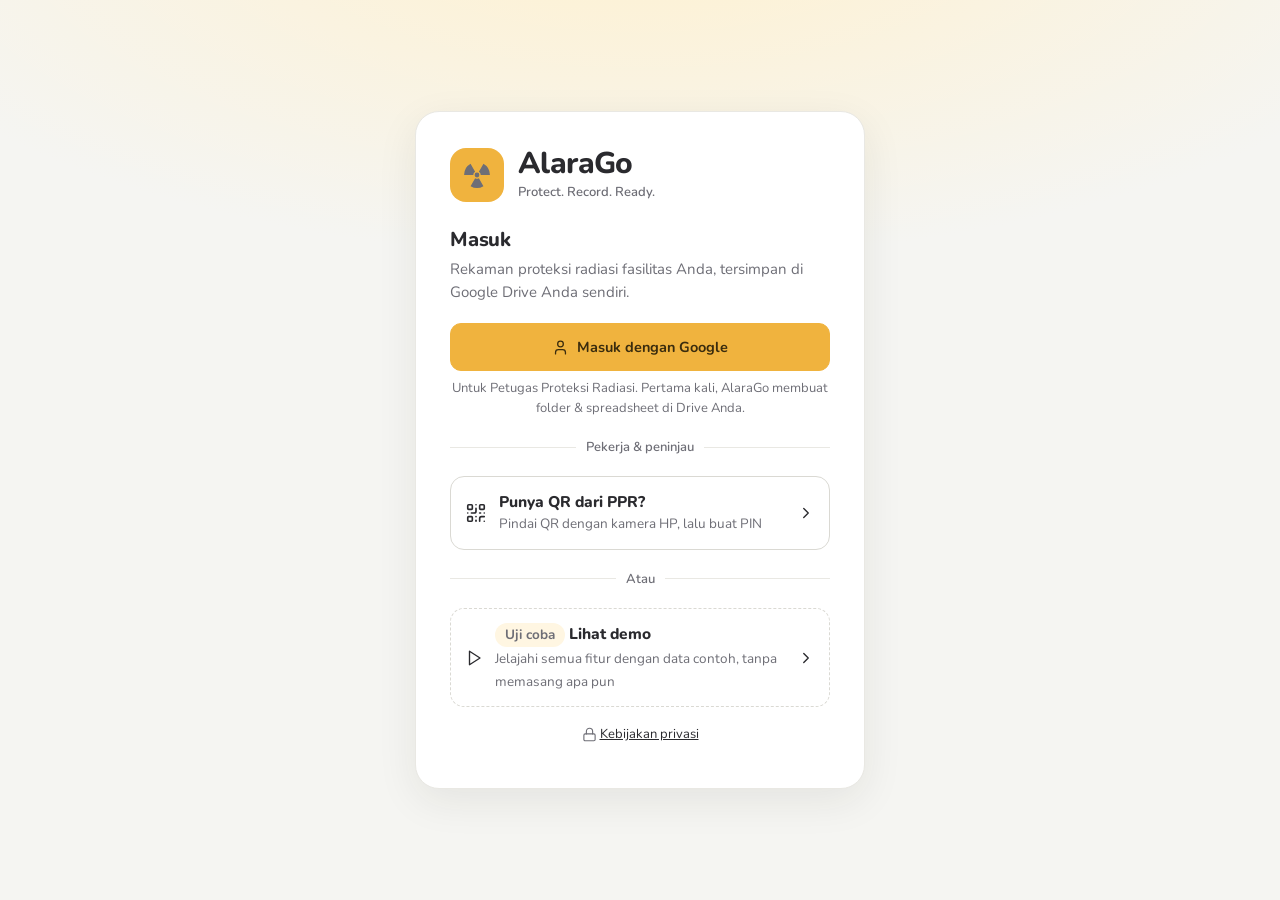
==== commit 2443470c: "AlaraGo 2.0: semua menu memakai Drive PPR" ====
--- a/index.html
+++ b/index.html
@@ -29,6 +29,9 @@
   <script src="js/icons.js"></script>
   <script src="js/util.js"></script>
   <script src="js/logic.js"></script>
+  <script src="js/cloud.js"></script>
+  <script src="js/drive.js"></script>
+  <script src="js/penerima.js"></script>
   <script src="js/api.js"></script>
   <script src="js/demo.js"></script>
   <script src="js/ui.js"></script>
